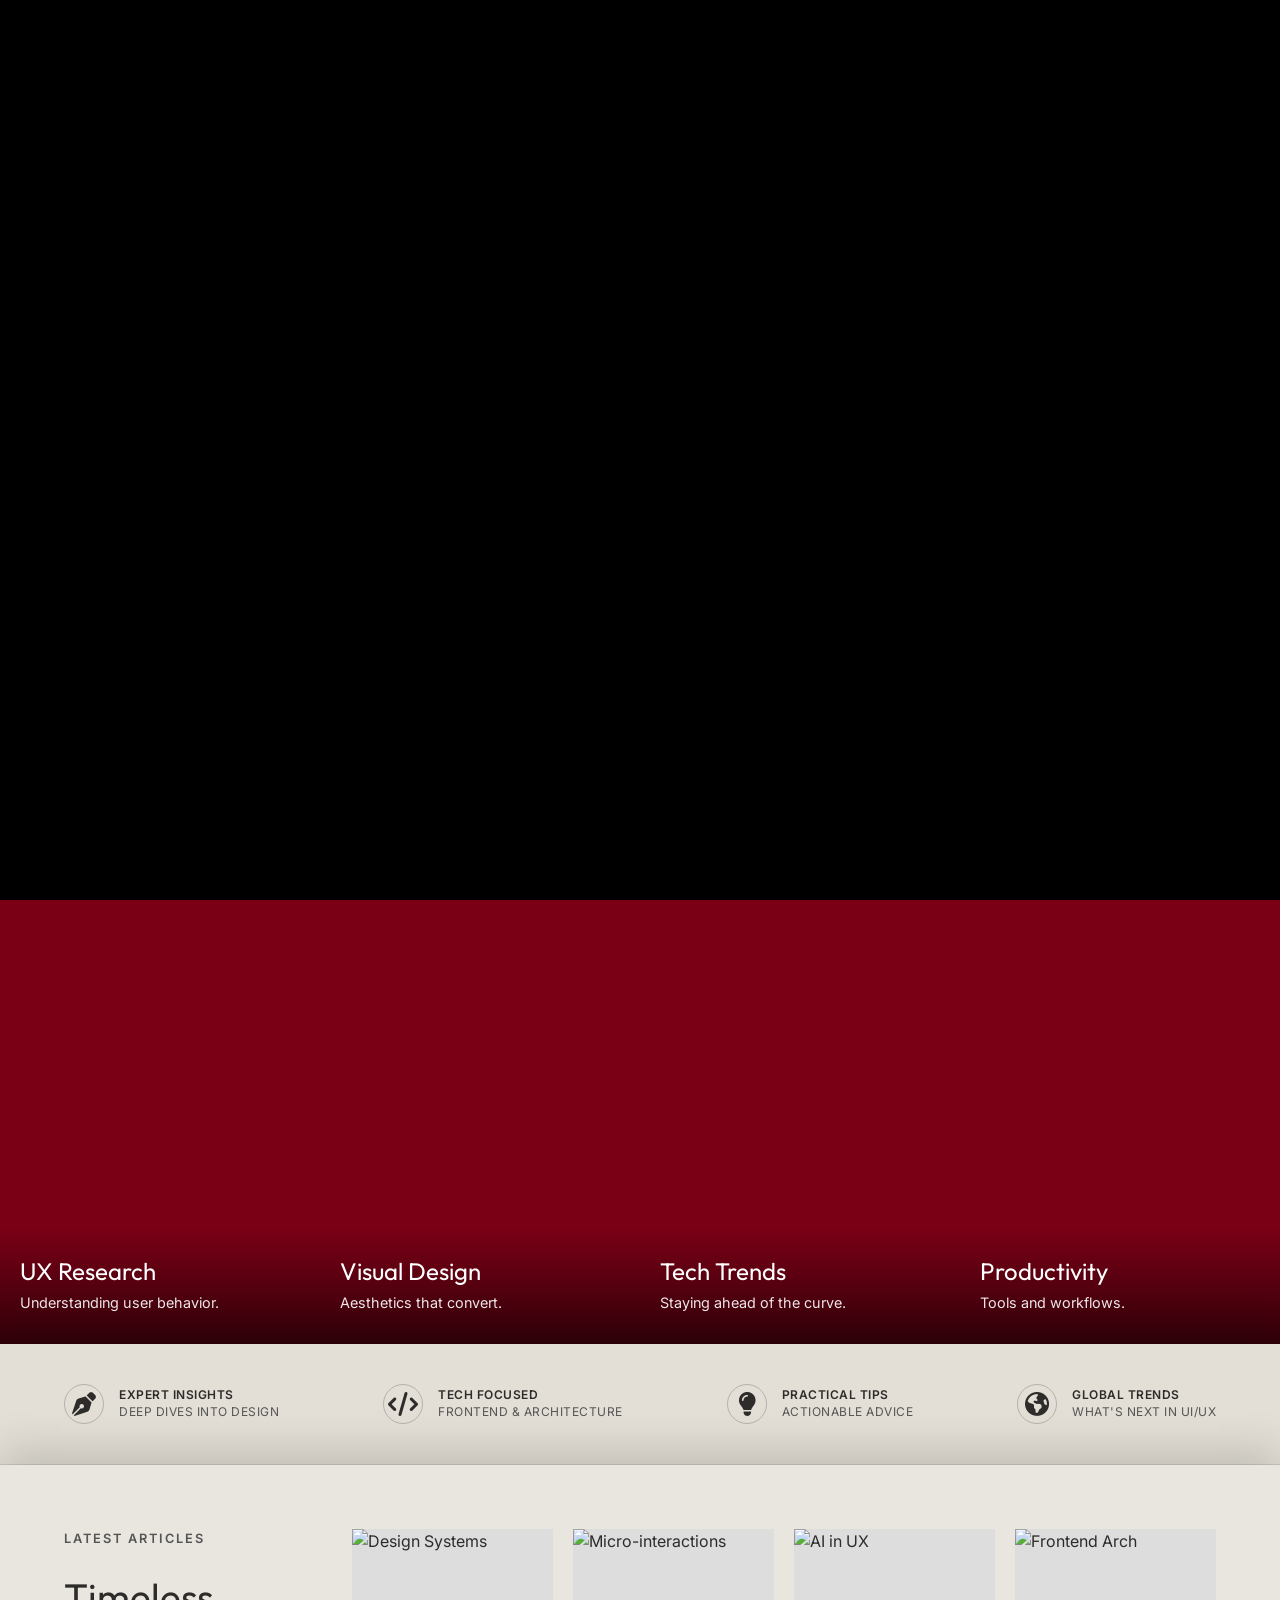
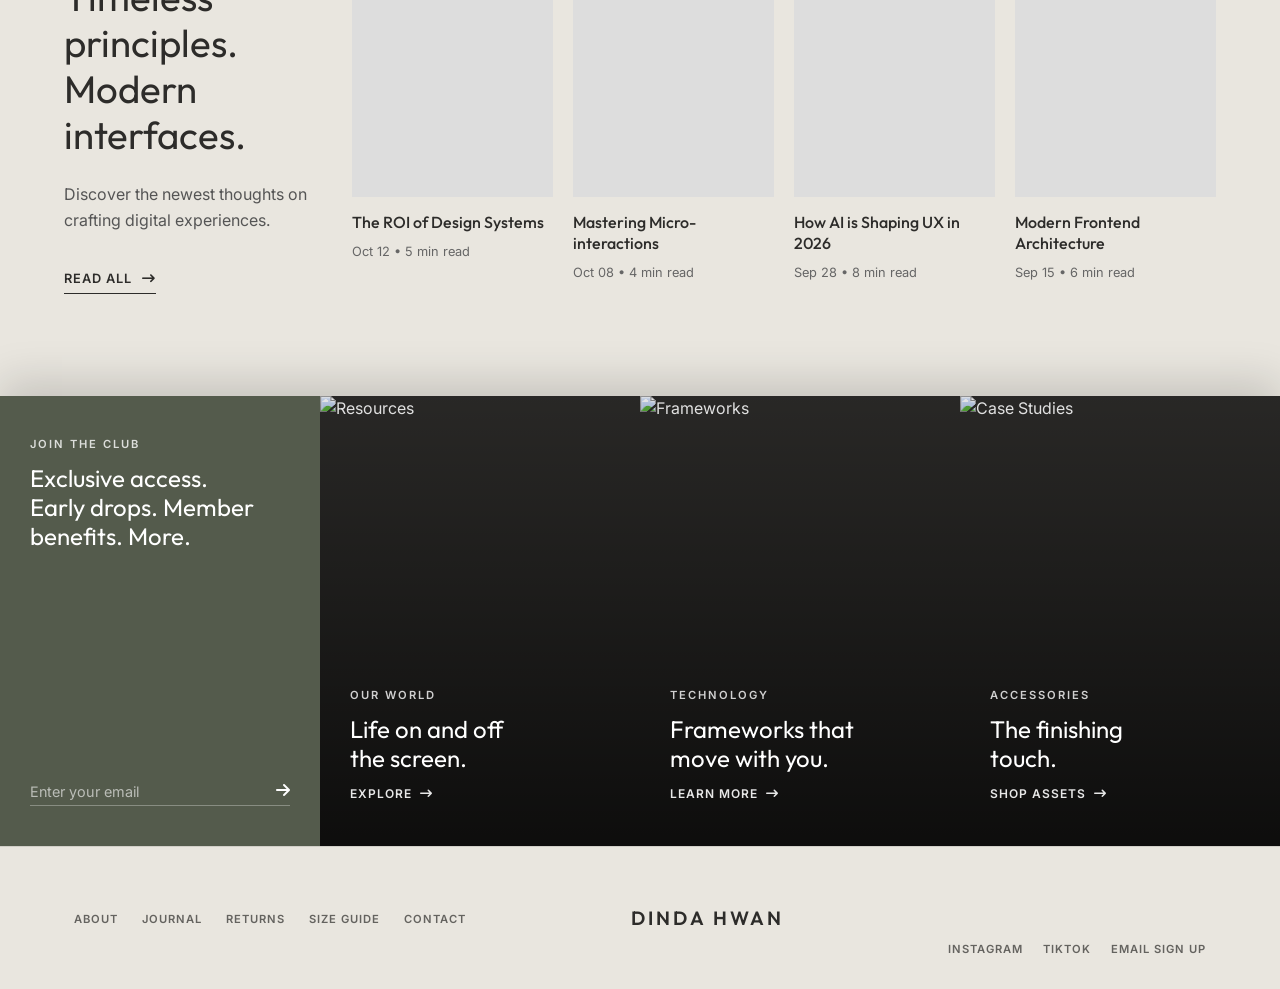
==== blog.html @ 60a79147 "Add editorial blog page matching JL Sport reference" ====
<!DOCTYPE html>
<html lang="en">
<head>
    <meta charset="UTF-8">
    <meta name="viewport" content="width=device-width, initial-scale=1.0">
    <title>Blog - Dinda Hwan</title>
    <!-- Google Fonts: Inter & Outfit -->
    <link href="https://fonts.googleapis.com/css2?family=Inter:wght@300;400;500;600;700&display=swap" rel="stylesheet">
    <link href="https://fonts.googleapis.com/css2?family=Outfit:wght@300;400;500;600;700;800;900&display=swap" rel="stylesheet">
    
    <link rel="stylesheet" href="css/style.css">
    <!-- FontAwesome for icons -->
    <link rel="stylesheet" href="https://cdnjs.cloudflare.com/ajax/libs/font-awesome/6.4.0/css/all.min.css">
</head>
<body class="blog-page">
    <!-- Page Loader -->
    <div class="page-loader">
        <div class="loader-line"></div>
    </div>

    <!-- Announcement Bar -->
    <div class="blog-announcement">
        STAY UPDATED WITH THE LATEST IN DESIGN AND TECHNOLOGY
    </div>

    <!-- Global Navbar -->
    <global-navbar page="blog"></global-navbar>

    <main class="blog-main">
        <!-- Hero Section -->
        <section class="blog-hero">
            <div class="blog-hero-left">
                <div class="blog-hero-content">
                    <span class="blog-pretitle">EXPLORING DIGITAL EXPERIENCES</span>
                    <h1 class="blog-hero-title">From first wireframe to final launch.</h1>
                    <p class="blog-hero-desc">In-depth articles, UI/UX trends, and technological insights for your next big project.</p>
                    <div class="blog-hero-buttons">
                        <a href="#ui-ux" class="blog-btn-outline">UI/UX TRENDS</a>
                        <a href="#tech" class="blog-btn-outline">TECH INSIGHTS</a>
                    </div>
                </div>
            </div>
            <div class="blog-hero-right">
                <img src="https://images.unsplash.com/photo-1522071820081-009f0129c71c?q=80&w=2070&auto=format&fit=crop" alt="Team collaborating on UI design">
            </div>
        </section>

        <!-- Category Grid (4 columns) -->
        <section class="blog-category-grid">
            <a href="#" class="blog-cat-item">
                <img src="https://images.unsplash.com/photo-1551288049-bebda4e38f71?q=80&w=1000&auto=format&fit=crop" alt="UX Research">
                <div class="blog-cat-overlay">
                    <h3>UX Research</h3>
                    <p>Understanding user behavior.</p>
                </div>
            </a>
            <a href="#" class="blog-cat-item">
                <img src="https://images.unsplash.com/photo-1561070791-2526d30994b5?q=80&w=1000&auto=format&fit=crop" alt="Visual Design">
                <div class="blog-cat-overlay">
                    <h3>Visual Design</h3>
                    <p>Aesthetics that convert.</p>
                </div>
            </a>
            <a href="#" class="blog-cat-item">
                <img src="https://images.unsplash.com/photo-1518770660439-4636190af475?q=80&w=1000&auto=format&fit=crop" alt="Tech Trends">
                <div class="blog-cat-overlay">
                    <h3>Tech Trends</h3>
                    <p>Staying ahead of the curve.</p>
                </div>
            </a>
            <a href="#" class="blog-cat-item">
                <img src="https://images.unsplash.com/photo-1499951360447-b19be8fe80f5?q=80&w=1000&auto=format&fit=crop" alt="Productivity">
                <div class="blog-cat-overlay">
                    <h3>Productivity</h3>
                    <p>Tools and workflows.</p>
                </div>
            </a>
        </section>

        <!-- Features Banner -->
        <section class="blog-features-banner">
            <div class="blog-features-inner">
                <div class="feature-item">
                    <div class="feature-icon"><i class="fa-solid fa-pen-nib"></i></div>
                    <div class="feature-text">
                        <strong>EXPERT INSIGHTS</strong><br>DEEP DIVES INTO DESIGN
                    </div>
                </div>
                <div class="feature-item">
                    <div class="feature-icon"><i class="fa-solid fa-code"></i></div>
                    <div class="feature-text">
                        <strong>TECH FOCUSED</strong><br>FRONTEND & ARCHITECTURE
                    </div>
                </div>
                <div class="feature-item">
                    <div class="feature-icon"><i class="fa-solid fa-lightbulb"></i></div>
                    <div class="feature-text">
                        <strong>PRACTICAL TIPS</strong><br>ACTIONABLE ADVICE
                    </div>
                </div>
                <div class="feature-item">
                    <div class="feature-icon"><i class="fa-solid fa-earth-americas"></i></div>
                    <div class="feature-text">
                        <strong>GLOBAL TRENDS</strong><br>WHAT'S NEXT IN UI/UX
                    </div>
                </div>
            </div>
        </section>

        <!-- Recent Articles -->
        <section class="blog-recent-section">
            <div class="blog-recent-sidebar">
                <span class="blog-pretitle">LATEST ARTICLES</span>
                <h2 class="blog-recent-title">Timeless principles.<br>Modern interfaces.</h2>
                <p class="blog-recent-desc">Discover the newest thoughts on crafting digital experiences.</p>
                <a href="#" class="blog-link-arrow">READ ALL <i class="fa-solid fa-arrow-right-long"></i></a>
            </div>
            <div class="blog-recent-grid">
                <!-- Article 1 -->
                <a href="#" class="blog-article-card">
                    <div class="article-img-wrap">
                        <img src="https://images.unsplash.com/photo-1542744173-8e7e53415bb0?q=80&w=600&auto=format&fit=crop" alt="Design Systems">
                    </div>
                    <div class="article-meta">
                        <h4 class="article-title">The ROI of Design Systems</h4>
                        <span class="article-date">Oct 12 &bull; 5 min read</span>
                    </div>
                </a>
                <!-- Article 2 -->
                <a href="#" class="blog-article-card">
                    <div class="article-img-wrap">
                        <img src="https://images.unsplash.com/photo-1555421689-d68471e189f2?q=80&w=600&auto=format&fit=crop" alt="Micro-interactions">
                    </div>
                    <div class="article-meta">
                        <h4 class="article-title">Mastering Micro-interactions</h4>
                        <span class="article-date">Oct 08 &bull; 4 min read</span>
                    </div>
                </a>
                <!-- Article 3 -->
                <a href="#" class="blog-article-card">
                    <div class="article-img-wrap">
                        <img src="https://images.unsplash.com/photo-1517245386807-bb43f82c33c4?q=80&w=600&auto=format&fit=crop" alt="AI in UX">
                    </div>
                    <div class="article-meta">
                        <h4 class="article-title">How AI is Shaping UX in 2026</h4>
                        <span class="article-date">Sep 28 &bull; 8 min read</span>
                    </div>
                </a>
                <!-- Article 4 -->
                <a href="#" class="blog-article-card">
                    <div class="article-img-wrap">
                        <img src="https://images.unsplash.com/photo-1600132806370-bf17e65e942f?q=80&w=600&auto=format&fit=crop" alt="Frontend Arch">
                    </div>
                    <div class="article-meta">
                        <h4 class="article-title">Modern Frontend Architecture</h4>
                        <span class="article-date">Sep 15 &bull; 6 min read</span>
                    </div>
                </a>
            </div>
        </section>

        <!-- Footer Bento Grid -->
        <section class="blog-footer-bento">
            <!-- Col 1: Newsletter -->
            <div class="bento-box bento-newsletter">
                <span class="bento-pretitle">JOIN THE CLUB</span>
                <h3 class="bento-title">Exclusive access.<br>Early drops. Member<br>benefits. More.</h3>
                <form class="bento-form" onsubmit="event.preventDefault();">
                    <input type="email" placeholder="Enter your email" required>
                    <button type="submit"><i class="fa-solid fa-arrow-right"></i></button>
                </form>
            </div>
            
            <!-- Col 2 -->
            <a href="#" class="bento-box bento-bg">
                <img src="https://images.unsplash.com/photo-1498050108023-c5249f4df085?q=80&w=1000&auto=format&fit=crop" alt="Resources" class="bento-bg-img">
                <div class="bento-overlay"></div>
                <div class="bento-content">
                    <span class="bento-pretitle">OUR WORLD</span>
                    <h3 class="bento-title">Life on and off<br>the screen.</h3>
                    <span class="bento-link">EXPLORE <i class="fa-solid fa-arrow-right-long"></i></span>
                </div>
            </a>

            <!-- Col 3 -->
            <a href="#" class="bento-box bento-bg">
                <img src="https://images.unsplash.com/photo-1550439062-609e1531270e?q=80&w=1000&auto=format&fit=crop" alt="Frameworks" class="bento-bg-img">
                <div class="bento-overlay"></div>
                <div class="bento-content">
                    <span class="bento-pretitle">TECHNOLOGY</span>
                    <h3 class="bento-title">Frameworks that<br>move with you.</h3>
                    <span class="bento-link">LEARN MORE <i class="fa-solid fa-arrow-right-long"></i></span>
                </div>
            </a>

            <!-- Col 4 -->
            <a href="#" class="bento-box bento-bg">
                <img src="https://images.unsplash.com/photo-1611162617474-5b21e879e113?q=80&w=1000&auto=format&fit=crop" alt="Case Studies" class="bento-bg-img">
                <div class="bento-overlay"></div>
                <div class="bento-content">
                    <span class="bento-pretitle">ACCESSORIES</span>
                    <h3 class="bento-title">The finishing<br>touch.</h3>
                    <span class="bento-link">SHOP ASSETS <i class="fa-solid fa-arrow-right-long"></i></span>
                </div>
            </a>
        </section>

        <!-- Minimal Footer -->
        <footer class="blog-minimal-footer">
            <div class="footer-inner">
                <div class="footer-left">
                    <a href="#">ABOUT</a>
                    <a href="#">JOURNAL</a>
                    <a href="#">RETURNS</a>
                    <a href="#">SIZE GUIDE</a>
                    <a href="#">CONTACT</a>
                </div>
                <div class="footer-center">
                    <span class="logo-text">dinda hwan</span>
                </div>
                <div class="footer-right">
                    <a href="#">INSTAGRAM</a>
                    <a href="#">TIKTOK</a>
                    <a href="#">EMAIL SIGN UP</a>
                </div>
            </div>
        </footer>
    </main>

    <!-- Component Scripts -->
    <script src="js/components.js"></script>
    <script src="js/script.js"></script>
</body>
</html>
---- css/style.css ----
@import url('https://fonts.googleapis.com/css2?family=Playfair+Display:ital,wght@1,400;1,700&family=Caveat:wght@700&family=VT323&display=swap');

:root {
    --primary-bg: #7A0016; /* Rich Burgundy */
    --secondary-bg: rgba(255, 252, 239, 0.05); /* Translucent Ivory */
    --accent-color: #FFFCEF; /* Ivory Cream */
    --text-primary: #ffffff; /* White text */
    --text-secondary: rgba(255, 252, 239, 0.8); /* Muted Ivory */
    --font-heading: 'Outfit', sans-serif;
    --font-body: 'Inter', sans-serif;
    --border-radius: 20px;
    --transition: all 0.3s ease;
}

/* Lenis Smooth Scrolling */
/* Lenis Smooth Scrolling & Scroll Snapping */
html.lenis, html.lenis body {
  height: auto;
  scroll-snap-type: none; /* Disable native snapping to let Lenis handle it smoothly */
}

.lenis.lenis-smooth {
  scroll-behavior: auto !important;
}
.lenis.lenis-smooth [data-lenis-prevent] {
  overscroll-behavior: contain;
}
.lenis.lenis-stopped {
  overflow: hidden;
}
.lenis.lenis-scrolling iframe {
  pointer-events: none;
}

/* Theme Toggle Button */
.theme-toggle {
    background: rgba(255, 255, 255, 0.15);
    border: 1px solid rgba(255, 255, 255, 0.3);
    border-radius: 50%;
    width: 42px;
    height: 42px;
    cursor: pointer;
    font-size: 1.2rem;
    color: var(--text-primary);
    margin-right: 15px;
    display: flex;
    align-items: center;
    justify-content: center;
    transition: all 0.3s ease;
    box-shadow: 0 4px 12px rgba(0,0,0,0.1);
}
.theme-toggle:hover {
    transform: scale(1.1);
    background: rgba(255, 255, 255, 0.25);
}
.theme-toggle .icon-moon {
    display: none !important;
}
.theme-toggle .icon-sun {
    display: flex !important;
    align-items: center;
    justify-content: center;
}
body.light-theme .theme-toggle .icon-sun {
    display: none !important;
}
body.light-theme .theme-toggle .icon-moon {
    display: flex !important;
    align-items: center;
    justify-content: center;
}
body.light-theme .theme-toggle {
    background: var(--color-1);
    border: 1px solid var(--color-3);
    box-shadow: 0 2px 8px rgba(0,0,0,0.05);
}
body.light-theme .theme-toggle:hover {
    background: var(--color-2);
}

/* Light Theme Overrides (Index Page) */
body.light-theme {
    --color-1: #FFFCEF; /* Ivory Cream */
    --color-2: #F5EFE0; /* Slightly darker ivory */
    --color-3: #EAE0CD; /* Muted borders */
    --color-4: #E3E8C8; 
    --color-5: #D5E48B;
    --color-6: #9A7B7B; /* Muted burgundy text */
    --color-7: #7A0016; /* Accent: Rich Burgundy */
    --color-8: #E6E0FA;
    --color-9: #7A0016; /* Text: Rich Burgundy */
    --color-10: #93A350;

    --primary-bg: var(--color-1);
    --secondary-bg: var(--color-2);
    --accent-color: var(--color-7);
    --text-primary: var(--color-9);
    --text-secondary: var(--color-6);
}
body.light-theme .about-section h2, 
body.light-theme .about-section p, 
body.light-theme .about-grid h3,
body.light-theme .work-section h2, 
body.light-theme .project-card h3,
body.light-theme .project-card p,
body.light-theme .bento-section h2, 
body.light-theme .bento-item h3, 
body.light-theme .bento-item p,
body.light-theme .bento-item.large p,
body.light-theme .blog-section h2, 
body.light-theme .blog-card h3, 
body.light-theme .blog-card p,
body.light-theme .blog-card .blog-date,
body.light-theme .section-title,
body.light-theme .champ-col-left h2,
body.light-theme .champ-col-mid p,
body.light-theme .champ-col-right p,
body.light-theme .label-text,
body.light-theme .years-text,
body.light-theme .champ-list li,
body.light-theme .contact-title,
body.light-theme .contact-desc,
body.light-theme .contact-info p {
    color: var(--color-9);
}

body.light-theme .champions-top-line .line {
    background: rgba(0, 0, 0, 0.2);
}

body.light-theme .circle-a {
    border-color: var(--color-9);
}

body.light-theme .work-section p, 
body.light-theme .bento-section > p,
body.light-theme .blog-section > p,
body.light-theme .about-section p {
    color: var(--color-6);
}

body.light-theme .btn-outline {
    border-color: var(--color-9);
    color: var(--color-9);
}
body.light-theme .project-card, body.light-theme .blog-card {
    background-color: var(--color-1);
    border: 1px solid var(--color-3);
}

body.light-theme .bento-item {
    background: linear-gradient(135deg, #1579ee 0%, #43c1f2 100%);
    background-attachment: fixed;
    background-size: cover;
    border: none;
    box-shadow: 0 10px 30px rgba(21, 121, 238, 0.2);
}
body.light-theme .bento-item h3,
body.light-theme .bento-item p,
body.light-theme .bento-item .read-more {
    color: var(--color-1) !important;
}
body.light-theme .navbar {
    background: transparent;
    border: none;
}
body.light-theme .nav-links-main {
    background: transparent;
    border: none;
    box-shadow: none;
}
body.light-theme .logo-w {
    color: var(--color-1) !important;
}
body.light-theme .nav-links-main a {
    color: var(--color-1) !important;
}
body.light-theme .nav-links-main a:hover {
    color: var(--accent-color) !important;
}
body.light-theme .search-bar {
    background-color: rgba(255, 255, 255, 0.1);
    border: 1px solid rgba(255, 255, 255, 0.2);
    box-shadow: none;
}
body.light-theme .search-bar input {
    color: var(--color-1);
}
body.light-theme .search-bar input::placeholder {
    color: rgba(255, 255, 255, 0.6);
}

body.light-theme .btn-black, body.light-theme .btn-primary.btn-nav {
    background-color: var(--color-1) !important;
    color: var(--color-9) !important;
}
body.light-theme .badge {
    background-color: var(--color-1) !important;
    color: var(--color-9) !important;
}
/* Ensure scrolled states turn dark slate */
body.light-theme .header-wrapper.scrolled .nav-links-main a {
    color: var(--color-9) !important;
}
body.light-theme .header-wrapper.scrolled .logo-w {
    color: var(--color-9) !important;
}

body.light-theme .header-wrapper.scrolled .btn-black, 
body.light-theme .header-wrapper.scrolled .btn-primary.btn-nav {
    background-color: var(--color-9) !important;
    color: var(--color-1) !important;
}
body.light-theme .header-wrapper.scrolled .badge {
    background-color: var(--color-9) !important;
    color: var(--color-1) !important;
}
body.light-theme .footer-logo p, body.light-theme .link-column a, body.light-theme .footer-bottom-links a {
    color: var(--color-6);
}
body.light-theme .link-column a:hover, body.light-theme .footer-bottom-links a:hover {
    color: var(--accent-color);
}

/* Scroll Animation Classes */
.reveal {
    opacity: 0;
    transform: translate3d(0, 50px, 0);
    transition: opacity 1.2s cubic-bezier(0.16, 1, 0.3, 1), transform 1.2s cubic-bezier(0.16, 1, 0.3, 1);
    will-change: opacity, transform;
    backface-visibility: hidden;
    -webkit-backface-visibility: hidden;
}

.reveal.reveal-active {
    opacity: 1;
    transform: translate3d(0, 0, 0);
}

* {
    margin: 0;
    padding: 0;
    box-sizing: border-box;
}

body {
    font-family: var(--font-body);
    background-color: var(--primary-bg);
    color: var(--text-primary);
    line-height: 1.6;
    overflow-x: clip; /* changed from hidden to support position: sticky */
}

/* Stacking slide effect for main sections */
main > section, global-footer {
    box-shadow: 0 -15px 40px rgba(0,0,0,0.15); /* shadow so overlaps are visible */
    background-color: var(--primary-bg); /* ensure opaque */
}

a {
    color: inherit;
    text-decoration: none;
    transition: var(--transition);
}

/* Header Wrapper & Sticky Layout */
.header-wrapper {
    position: fixed;
    top: 0;
    left: 0;
    width: 100%;
    z-index: 1000;
    transition: transform 0.4s cubic-bezier(0.4, 0, 0.2, 1), background-color 0.3s ease;
    background: transparent;
}

.header-wrapper.header-hidden {
    transform: translateY(-100%);
}

/* Top Banner Marquee */
.top-banner-marquee {
    display: block;
    max-height: 0;
    opacity: 0;
    background-color: #f1f1f1;
    color: #333333;
    padding: 0;
    font-size: 0.8rem;
    font-weight: 500;
    letter-spacing: 0.5px;
    width: 100%;
    overflow: hidden;
    white-space: nowrap;
    border-bottom: 0px solid transparent;
    box-sizing: border-box;
    transition: max-height 0.4s cubic-bezier(0.16, 1, 0.3, 1), opacity 0.3s ease, padding 0.4s ease, border-bottom 0.4s ease;
}

/* Dark mode overrides for top banner marquee */
body:not(.light-theme) .top-banner-marquee {
    background-color: #1a1a1a;
    color: #e5e5e5;
    border-bottom: 0px solid transparent;
}

.header-wrapper.scrolled .top-banner-marquee {
    max-height: 40px;
    opacity: 1;
    padding: 6px 0;
    border-bottom: 1px solid rgba(0,0,0,0.06);
}

body:not(.light-theme) .header-wrapper.scrolled .top-banner-marquee {
    border-bottom: 1px solid rgba(255,255,255,0.08);
}

.marquee-content {
    display: inline-block;
    animation: marquee 25s linear infinite;
}

.marquee-content span {
    margin-right: 15px;
}

.smiley {
    margin-right: 40px;
    font-size: 1rem;
}

@keyframes marquee {
    0% { transform: translate3d(0, 0, 0); }
    100% { transform: translate3d(-50%, 0, 0); }
}

/* Navbar Awwwards Style */
.navbar.awwwards-nav {
    display: flex;
    justify-content: space-between;
    align-items: center;
    position: absolute;
    top: 30px;
    left: 5%;
    width: 90%;
    background: transparent;
    border: none;
    padding: 0;
    transition: all 0.3s cubic-bezier(0.16, 1, 0.3, 1);
}

/* Scrolled Navbar Style (Pill shape) */
.header-wrapper.scrolled {
    background: transparent;
    box-shadow: none;
    border-bottom: none;
    padding-top: 0;
    pointer-events: none;
}

body:not(.light-theme) .header-wrapper.scrolled {
    background: transparent;
    border-bottom: none;
    box-shadow: none;
}

.header-wrapper.scrolled .navbar.awwwards-nav {
    pointer-events: auto;
    background: rgba(255, 255, 255, 0.5); /* Glass effect */
    backdrop-filter: blur(20px);
    -webkit-backdrop-filter: blur(20px);
    border-radius: 50px;
    box-shadow: 0 10px 40px rgba(0, 0, 0, 0.08);
    border: 1px solid rgba(255, 255, 255, 0.4); /* Glass border */
    top: 0;
    left: 0;
    width: max-content;
    max-width: 95%;
    margin: 20px auto 0;
    padding: 10px 16px 10px 24px;
    position: relative;
    display: flex;
    justify-content: space-between;
    gap: 3rem;
}

body:not(.light-theme) .header-wrapper.scrolled .navbar.awwwards-nav {
    background: rgba(122, 0, 22, 0.4); /* Translucent Rich Burgundy */
    backdrop-filter: blur(20px);
    -webkit-backdrop-filter: blur(20px);
    border: 1px solid rgba(255, 252, 239, 0.15); /* Ivory Cream glass border */
    box-shadow: 0 10px 30px rgba(0, 0, 0, 0.3);
}

/* Removed background from scrolled nav links */

.header-wrapper.scrolled .logo-w {
    color: #000000 !important;
}
body:not(.light-theme) .header-wrapper.scrolled .logo-w {
    color: #ffffff !important;
}

.header-wrapper.scrolled .nav-links-main a {
    color: #111111;
}
body:not(.light-theme) .header-wrapper.scrolled .nav-links-main a {
    color: #ffffff;
}

.header-wrapper.scrolled .search-bar {
    background-color: rgba(0, 0, 0, 0.04);
    border-color: rgba(0, 0, 0, 0.08);
}
body:not(.light-theme) .header-wrapper.scrolled .search-bar {
    background-color: rgba(255, 255, 255, 0.06);
    border-color: rgba(255, 255, 255, 0.12);
}

.header-wrapper.scrolled .search-bar input {
    color: #111111;
}
body:not(.light-theme) .header-wrapper.scrolled .search-bar input {
    color: #ffffff;
}

.header-wrapper.scrolled .search-bar input::placeholder {
    color: rgba(0, 0, 0, 0.45);
}
body:not(.light-theme) .header-wrapper.scrolled .search-bar input::placeholder {
    color: rgba(255, 255, 255, 0.5);
}

.nav-left {
    display: flex;
    align-items: center;
    gap: 3rem;
}

.logo-w {
    font-family: var(--font-heading);
    font-size: 14px;
    font-weight: 800;
    color: #000 !important;
}

.nav-links-main {
    display: flex;
    list-style: none;
    gap: 1.5rem;
    background: transparent;
    backdrop-filter: none;
    -webkit-backdrop-filter: none;
    padding: 12px 30px;
    border-radius: 50px;
    border: none;
}

.nav-links-main a {
    font-size: 14px;
    font-weight: 500;
    color: #fff;
    display: flex;
    align-items: center;
    gap: 0.3rem;
}

.nav-links-main a:hover {
    color: var(--accent-color);
}

.arrow {
    font-size: 0.7rem;
}

.badge {
    background-color: #000;
    color: #fff;
    font-size: 0.6rem;
    padding: 2px 5px;
    border-radius: 4px;
    font-weight: bold;
    text-transform: uppercase;
    margin-left: 5px;
}

.nav-center {
    flex: 1;
    display: flex;
    justify-content: center;
    padding: 0 2rem;
}

.search-bar {
    display: flex;
    align-items: center;
    background-color: rgba(255, 255, 255, 0.1);
    border: 1px solid rgba(255, 255, 255, 0.2);
    border-radius: 50px;
    padding: 0.6rem 1.2rem;
    width: 100%;
    max-width: 300px;
    backdrop-filter: blur(10px);
}

.search-bar input {
    border: none;
    background: transparent;
    outline: none;
    margin-left: 10px;
    width: 100%;
    font-family: var(--font-body);
    font-size: 14px;
    color: #fff;
}
.search-bar input::placeholder {
    color: rgba(255, 255, 255, 0.6);
}

.nav-right {
    display: flex;
    align-items: center;
    gap: 1.5rem;
}

.nav-text-link {
    display: none;
}

.btn-black {
    background-color: #ffffff;
    color: #111;
    padding: 0.7rem 1.5rem;
    border-radius: 50px;
    font-weight: 700;
    font-size: 14px;
    border: none;
}

.btn-black:hover {
    background-color: #f0f0f0;
}

.btn-outline {
    background-color: transparent;
    color: #000;
    padding: 0.5rem 1.1rem;
    border-radius: 6px;
    font-weight: 600;
    font-size: 14px;
    border: 1px solid #ccc;
}

.lang-selector-minimal {
    position: absolute; 
    top: 30px; 
    right: 100px; 
    z-index: 1000;
    display: none !important; /* Temporarily hidden */
    gap: 10px; 
    font-family: 'Inter', sans-serif; 
    font-size: 0.85rem; 
    font-weight: 600;
    background: #2a2a2a; 
    border: 1px solid #444; 
    border-radius: 50px;
    padding: 0 15px; 
    height: 44px; 
    align-items: center;
    box-shadow: 0 4px 12px rgba(0,0,0,0.1);
    transition: all 0.3s ease;
}

body.light-theme .lang-selector-minimal {
    background: #fff; 
    border: 1px solid #ddd;
}

.lang-selector-minimal span {
    color: rgba(255,255,255,0.2);
}

body.light-theme .lang-selector-minimal span {
    color: rgba(0,0,0,0.2);
}

.lang-selector-minimal button {
    background: none !important;
    border: none !important;
    padding: 0 !important;
    cursor: pointer;
    color: rgba(255, 255, 255, 0.5);
    font-family: inherit;
    font-size: 14px !important;
    font-weight: inherit;
    transition: color 0.2s;
    outline: none;
    box-shadow: none !important;
}

.lang-selector-minimal button:hover, 
.lang-selector-minimal button.active {
    color: #ffffff;
}

body.light-theme .lang-selector-minimal button { 
    color: rgba(0,0,0,0.5); 
}

body.light-theme .lang-selector-minimal button:hover, 
body.light-theme .lang-selector-minimal button.active { 
    color: #111; 
}

.btn-outline:hover {
    border-color: #000;
}

/* Typography */
h1, h2, h3, h4 {
    font-family: var(--font-heading);
    font-weight: 400;
    line-height: 1.2;
}

.btn-primary {
    background-color: var(--accent-color);
    color: #fff;
    padding: 0.75rem 1.5rem;
    border-radius: 50px;
    font-weight: 600;
    font-size: 0.9rem;
    display: inline-block;
    box-shadow: 0 4px 15px rgba(16, 111, 183, 0.3);
}

.btn-primary:hover {
    background-color: #0b5085;
    transform: translateY(-2px);
    color: #fff;
}


.subtitle {
    text-transform: uppercase;
    letter-spacing: 2px;
    font-size: 0.8rem;
    color: var(--accent-color);
    margin-bottom: 1rem;
    font-family: var(--font-body);
    font-weight: 600;
}

/* Hero Section Custom (NetPoint Style) */
.hero-netpoint {
    position: relative;
    width: 100%;
    height: 90vh;           /* exact 90% screen */
    min-height: 600px;       /* safety floor */
    background-image: url('../assets/pexels-wendywei-2820819.jpg');
    background-size: cover;
    background-position: center;
    display: flex;
    flex-direction: column;
    justify-content: space-between;
    overflow: hidden;

    /* CSS variables for theme support */
    --hero-text-title: #ffffff;
    --hero-text-desc: rgba(255, 255, 255, 0.9);
    --hero-overlay: linear-gradient(to bottom, rgba(10,30,60,0.3) 0%, rgba(10,30,60,0.7) 100%);
    --ticker-bg: rgba(13, 27, 42, 0.55);
    --ticker-border: rgba(255, 255, 255, 0.15);
    --ticker-text: #ffffff;
    --ticker-sep-color: #84b026;
}

body.light-theme .hero-netpoint {
    background-image: url('../assets/pexels-wendywei-2820819.jpg');
    background-size: cover;
    background-position: center top;
    --hero-text-title: #233129;
    --hero-text-desc: #364a3e;
    --hero-overlay: none;
    --ticker-bg: rgba(230, 235, 232, 0.8);
    --ticker-border: #233129;
    --ticker-text: #233129;
    --ticker-sep-color: #233129;
}

.hero-netpoint::before {
    content: '';
    position: absolute;
    top: 0; left: 0; right: 0; bottom: 0;
    background: var(--hero-overlay);
    z-index: 1;
    transition: background 0.3s ease;
}

.netpoint-content {
    position: relative;
    z-index: 5;
    width: 90%;
    max-width: 1400px;
    margin: 0 auto;
    display: flex;
    justify-content: space-between;
    align-items: flex-end;
    padding-top: 110px;    /* navbar clearance */
    padding-bottom: 12px;
    flex: 1;
    min-height: 0;
    box-sizing: border-box;
}

.netpoint-left {
    max-width: 600px;
}

.netpoint-quote-box {
    margin-bottom: 1.2rem;
}

.np-avatars {
    display: flex;
    margin-bottom: 15px;
}

.np-avatars img {
    width: 36px;
    height: 36px;
    border-radius: 50%;
    border: 2px solid #fff;
    margin-left: -12px;
    object-fit: cover;
}
.np-avatars img:first-child { margin-left: 0; }

.netpoint-quote-box p {
    font-size: 1.1rem;
    color: rgba(255,255,255,0.9);
    line-height: 1.5;
    max-width: 300px;
}

.netpoint-heading {
    font-size: clamp(2.4rem, 5vw, 4.5rem);
    font-weight: 800;
    line-height: 1.05;
    color: var(--hero-text-title);
    letter-spacing: -1px;
    transition: color 0.3s ease;
}

.netpoint-right {
    max-width: 450px;
    display: flex;
    flex-direction: column;
    align-items: flex-start;
}

.np-desc {
    font-size: 1rem;
    color: var(--hero-text-desc);
    line-height: 1.6;
    margin-bottom: 1.2rem;
    transition: color 0.3s ease;
}

.np-btn-lime {
    display: inline-flex;
    align-items: center;
    background: var(--accent-color);
    color: #111;
    padding: 10px 10px 10px 24px;
    border-radius: 50px;
    font-weight: 700;
    font-size: 1rem;
    text-decoration: none;
    transition: transform 0.2s;
    margin-bottom: 1.4rem;
}
.np-btn-lime:hover { transform: translateY(-2px); }

.np-btn-lime .arrow {
    background: #fff;
    width: 40px; height: 40px;
    display: flex;
    align-items: center;
    justify-content: center;
    border-radius: 12px;
    margin-left: 15px;
    font-size: 1.2rem;
}

.np-card {
    background: rgba(255, 255, 255, 0.95);
    border-radius: 20px;
    padding: 0;
    overflow: hidden;
    display: flex;
    color: #111;
    width: 100%;
    box-shadow: 0 20px 40px rgba(0,0,0,0.2);
}

/* ── Weather & Clock Widget Card ── */
.np-weather-card {
    position: relative;
    width: 100%;
    max-width: 380px;
    border-radius: 20px;
    overflow: hidden;
    margin-bottom: 1.5rem;
    box-shadow:
        0 1px 0 rgba(255,255,255,0.15) inset,
        0 16px 40px rgba(0, 0, 0, 0.2);
    border: 1px solid rgba(255, 255, 255, 0.18);
    background: rgba(255, 255, 255, 0.1);
    backdrop-filter: blur(32px) saturate(180%);
    -webkit-backdrop-filter: blur(32px) saturate(180%);
}

.weather-card-content {
    position: relative;
    z-index: 2;
    display: flex;
    flex-direction: column;
    gap: 0;
    padding: 1.25rem 1.5rem 1.25rem;
    box-sizing: border-box;
    color: #ffffff;
    font-family: var(--font-main, sans-serif);
}

/* Top row: day name left, time right */
.wc-top-row {
    display: flex;
    justify-content: space-between;
    align-items: center;
    margin-bottom: 0.6rem;
    padding-bottom: 0.75rem;
    border-bottom: 1px solid rgba(255, 255, 255, 0.12);
}

.wc-day {
    font-size: 1.1rem;
    font-weight: 600;
    letter-spacing: -0.2px;
    opacity: 0.95;
}

.wc-time-group {
    display: flex;
    align-items: baseline;
    gap: 4px;
}

.wc-time {
    font-size: 1.5rem;
    font-weight: 700;
    letter-spacing: -0.5px;
    font-family: var(--font-heading, sans-serif);
}

.wc-ampm {
    font-size: 0.85rem;
    font-weight: 500;
    opacity: 0.75;
}

/* Main row: large temp left, big icon right */
.wc-main-row {
    display: flex;
    align-items: center;
    justify-content: space-between;
    padding: 0.5rem 0 0.75rem;
}

.wc-temp {
    font-size: 4.5rem;
    font-weight: 300;
    letter-spacing: -3px;
    line-height: 1;
    font-family: var(--font-heading, sans-serif);
}

.wc-icon {
    display: flex;
    align-items: center;
    justify-content: center;
    filter: drop-shadow(0 0 12px rgba(196, 240, 66, 0.35));
}

/* Details grid: 2 columns */
.wc-details-grid {
    display: grid;
    grid-template-columns: 1fr 1fr;
    gap: 0.3rem 1.5rem;
    padding: 0.75rem 0;
    border-top: 1px solid rgba(255, 255, 255, 0.12);
}

.wc-detail-item {
    display: flex;
    flex-direction: row;
    align-items: baseline;
    gap: 5px;
    font-size: 0.82rem;
    line-height: 1.5;
}

.wc-label {
    opacity: 0.6;
    white-space: nowrap;
}

.wc-value {
    font-weight: 700;
    opacity: 0.95;
    white-space: nowrap;
}

/* Location + status bottom */
.wc-location-row {
    display: flex;
    justify-content: space-between;
    align-items: center;
    padding-top: 0.65rem;
    border-top: 1px solid rgba(255, 255, 255, 0.12);
}

.wc-location {
    font-size: 0.85rem;
    font-weight: 700;
    opacity: 0.9;
    letter-spacing: -0.2px;
}

.wc-status {
    font-size: 0.8rem;
    opacity: 0.6;
    font-style: italic;
}


/* ── Glassmorphism Refer Card ── */
.np-refer-card {
    width: 100%;
    max-width: 380px;
    background: rgba(255, 255, 255, 0.15);
    backdrop-filter: blur(28px) saturate(180%);
    -webkit-backdrop-filter: blur(28px) saturate(180%);
    border: 1px solid rgba(255, 255, 255, 0.3);
    border-radius: 20px;
    padding: 1.5rem;
    box-shadow: 
        0 1px 0 rgba(255,255,255,0.2) inset,
        0 12px 32px rgba(0, 0, 0, 0.15);
    display: flex;
    flex-direction: column;
    gap: 0.6rem;
    color: #fff;
}

.np-refer-title {
    font-size: 1.15rem;
    font-weight: 700;
    margin: 0;
    letter-spacing: -0.3px;
}

.np-refer-desc {
    font-size: 0.9rem;
    opacity: 0.8;
    margin: 0 0 1rem 0;
    line-height: 1.4;
}

.np-refer-bottom {
    display: flex;
    justify-content: space-between;
    align-items: center;
}

.np-refer-btn {
    background: #fff;
    color: #111;
    border: none;
    padding: 10px 16px;
    border-radius: 50px;
    font-size: 0.85rem;
    font-weight: 600;
    display: flex;
    align-items: center;
    gap: 8px;
    cursor: pointer;
    transition: all 0.2s ease;
    text-decoration: none;
}

.np-refer-btn:hover {
    background: #f0f0f0;
    transform: translateY(-2px);
    box-shadow: 0 4px 12px rgba(0,0,0,0.15);
}

.np-refer-avatars {
    display: flex;
    align-items: center;
}

.np-refer-avatars img {
    width: 36px;
    height: 36px;
    border-radius: 50%;
    border: 2px solid rgba(255, 255, 255, 0.8);
    object-fit: cover;
    margin-left: -12px;
    box-shadow: 0 2px 6px rgba(0,0,0,0.2);
}
.np-refer-avatars img:first-child {
    margin-left: 0;
}

/* Light theme adaptation */
body.light-theme .np-refer-card {
    background: rgba(255, 255, 255, 0.5);
    border-color: rgba(10, 60, 60, 0.15);
    color: #0A3C3C;
    box-shadow: 0 12px 32px rgba(0,0,0,0.08);
}
body.light-theme .np-refer-desc {
    color: var(--color-6);
}

/* ── Chat with Tom Card ── */
.np-chat-card {
    width: 100%;
    max-width: 380px;
    background: rgba(13, 13, 13, 0.95);
    border: 1px solid rgba(255, 255, 255, 0.12);
    border-radius: 20px;
    padding: 1.25rem 1.5rem;
    box-sizing: border-box;
    display: flex;
    align-items: center;
    justify-content: space-between;
    gap: 1rem;
    box-shadow: 0 16px 40px rgba(0, 0, 0, 0.25);
    transition: border-color 0.3s ease, transform 0.3s ease;
    text-align: left;
}

.np-chat-card:hover {
    border-color: rgba(255, 255, 255, 0.25);
}

.chat-card-left {
    display: flex;
    align-items: center;
    gap: 1rem;
    flex: 1;
}

.chat-avatar {
    width: 54px;
    height: 54px;
    border-radius: 50%;
    overflow: hidden;
    border: 2px solid rgba(255, 255, 255, 0.15);
    flex-shrink: 0;
}

.chat-avatar img {
    width: 100%;
    height: 100%;
    object-fit: cover;
}

.chat-details {
    display: flex;
    flex-direction: column;
    gap: 0.3rem;
}

.chat-status-row {
    display: flex;
    align-items: center;
    gap: 6px;
}

.chat-status-dot {
    width: 8px;
    height: 8px;
    background-color: #d2ff00; /* lime-yellow */
    border-radius: 50%;
    display: inline-block;
    box-shadow: 0 0 8px #d2ff00;
}

.chat-status-text {
    font-size: 0.68rem !important;
    font-weight: 700 !important;
    color: rgba(255, 255, 255, 0.6) !important;
    letter-spacing: 1.5px;
    font-family: var(--font-main, sans-serif);
}

.chat-title {
    font-size: 1rem !important;
    font-weight: 600 !important;
    color: #ffffff !important;
    margin: 0 !important;
    line-height: 1.3 !important;
    font-family: var(--font-main, sans-serif);
}

.chat-subtitle {
    font-size: 0.78rem !important;
    color: rgba(255, 255, 255, 0.5) !important;
    margin: 0 !important;
    line-height: 1.2 !important;
    font-family: var(--font-main, sans-serif);
}

.chat-arrow-btn {
    width: 46px;
    height: 46px;
    border-radius: 50%;
    background-color: #d2ff00; /* lime-yellow */
    color: #000000 !important;
    display: flex;
    align-items: center;
    justify-content: center;
    border: none;
    cursor: pointer;
    transition: transform 0.2s ease, background-color 0.2s ease;
    flex-shrink: 0;
    text-decoration: none;
}

.chat-arrow-btn:hover {
    transform: scale(1.08);
    background-color: #e5ff5a;
}

/* Light theme adaptation */
body.light-theme .np-chat-card {
    background: rgba(255, 255, 255, 0.8);
    border-color: rgba(10, 60, 60, 0.15);
    box-shadow: 0 16px 40px rgba(0, 0, 0, 0.06);
}

body.light-theme .np-chat-card:hover {
    border-color: rgba(10, 60, 60, 0.3);
}

body.light-theme .chat-avatar {
    border-color: rgba(10, 60, 60, 0.15);
}

body.light-theme .chat-status-text {
    color: rgba(10, 60, 60, 0.6) !important;
}

body.light-theme .chat-title {
    color: #0A3C3C !important;
}

body.light-theme .chat-subtitle {
    color: rgba(10, 60, 60, 0.6) !important;
}
body.light-theme .np-refer-btn {
    background: #0A3C3C;
    color: var(--color-1);
}
body.light-theme .np-refer-btn:hover {
    background: #0f4f4f;
}

/* Light theme for weather widget */
body.light-theme .np-weather-card {
    background: rgba(255, 255, 255, 0.45);
    border-color: rgba(15, 23, 42, 0.12);
    box-shadow: 0 12px 32px rgba(0, 0, 0, 0.06);
}
body.light-theme .np-weather-card .weather-card-content {
    color: var(--color-9);
}
body.light-theme .np-weather-card .weather-time {
    color: var(--color-9);
}
body.light-theme .np-weather-card .weather-ampm {
    color: var(--color-9);
    opacity: 0.8;
}
body.light-theme .np-weather-card .weather-date {
    color: var(--color-6);
}
body.light-theme .np-weather-card .weather-location {
    color: var(--color-9);
}
body.light-theme .np-weather-card .weather-status {
    color: var(--color-6);
}
body.light-theme .np-weather-card .weather-temp {
    color: var(--color-9);
}
body.light-theme .np-weather-card .weather-icon-svg {
    color: var(--color-9);
    filter: drop-shadow(0 0 4px rgba(0,0,0,0.05));
}

.np-info-card {
    background: rgba(12, 16, 24, 0.6);
    backdrop-filter: blur(24px) saturate(180%);
    -webkit-backdrop-filter: blur(24px) saturate(180%);
    border: 1px solid rgba(255, 255, 255, 0.13);
    border-radius: 20px;
    padding: 1.2rem 1.3rem 1.1rem;
    box-shadow:
        0 1px 0 rgba(255,255,255,0.1) inset,
        0 16px 40px rgba(0, 0, 0, 0.45);
    display: flex;
    flex-direction: column;
    gap: 0.75rem;
    position: relative;
    overflow: hidden;
}

/* Lime top glow line */
.np-info-card::before {
    content: '';
    position: absolute;
    top: 0; left: 15%; right: 15%;
    height: 1px;
    background: linear-gradient(90deg, transparent, rgba(196, 240, 66, 0.8), transparent);
}

/* Top row: badge left, avatar right */
.np-info-top {
    display: flex;
    align-items: center;
    justify-content: space-between;
}

/* "Info" pill badge */
.np-info-badge {
    display: inline-flex;
    align-items: center;
    background: rgba(255, 255, 255, 0.12);
    border: 1px solid rgba(255, 255, 255, 0.18);
    color: #fff;
    font-size: 0.72rem;
    font-weight: 700;
    letter-spacing: 0.5px;
    padding: 4px 14px;
    border-radius: 50px;
    text-transform: uppercase;
    backdrop-filter: blur(8px);
}

/* Circular profile photo */
.np-info-avatar {
    width: 44px;
    height: 44px;
    border-radius: 50%;
    object-fit: cover;
    border: 2px solid rgba(196, 240, 66, 0.6);
    box-shadow: 0 0 0 3px rgba(196, 240, 66, 0.15);
    flex-shrink: 0;
}

/* Bio description */
.np-info-text {
    font-size: 0.95rem;
    line-height: 1.55;
    color: rgba(255, 255, 255, 0.88);
    margin: 0;
    font-weight: 400;
}

/* CTA button — dark pill */
.np-info-btn {
    display: block;
    text-align: center;
    background: #0e1420;
    border: 1px solid rgba(255,255,255,0.12);
    color: #c4f042;
    font-size: 0.82rem;
    font-weight: 700;
    padding: 10px 20px;
    border-radius: 50px;
    text-decoration: none;
    letter-spacing: 0.3px;
    transition: all 0.25s cubic-bezier(0.16, 1, 0.3, 1);
    box-shadow: 0 4px 14px rgba(0,0,0,0.35);
}
.np-info-btn:hover {
    background: #1a2436;
    color: #d6f554;
    transform: translateY(-2px);
    box-shadow: 0 8px 22px rgba(0,0,0,0.45);
}

/* Light theme adaptation */
body.light-theme .np-info-card {
    background: rgba(255, 255, 255, 0.75);
    border-color: rgba(10, 60, 60, 0.14);
    box-shadow:
        0 1px 0 rgba(255,255,255,0.8) inset,
        0 12px 32px rgba(0,0,0,0.12);
}
body.light-theme .np-info-badge {
    background: rgba(10,60,60,0.08);
    border-color: rgba(10,60,60,0.18);
    color: #0a3c3c;
}
body.light-theme .np-info-text {
    color: #1a3a3a;
}
body.light-theme .np-info-btn {
    background: #0a2020;
    border-color: rgba(10,60,60,0.3);
    color: #84b026;
}
body.light-theme .np-info-btn:hover {
    background: #0f2d2d;
}


.np-card-left {
    flex: 1;
    display: flex;
    flex-direction: column;
    justify-content: center;
}

.np-card-left h2 {
    font-size: 3rem;
    font-weight: 800;
    line-height: 1;
    margin-bottom: 5px;
}

.np-card-left p {
    font-size: 0.9rem;
    color: #666;
    margin-bottom: 20px;
}

.np-card-right {
    flex: 1;
    min-height: 150px;
    border-radius: 0;
    background-size: cover;
    background-position: center;
}

.netpoint-footer-bar {
    position: relative;
    flex-shrink: 0;
    width: 100%;
    margin: 0;
    display: flex;
    justify-content: space-between;
    padding: 12px 5%;
    font-size: 0.76rem;
    color: var(--hero-text-desc);
    z-index: 5;
    letter-spacing: 1px;
    text-transform: uppercase;

    background: rgba(255, 255, 255, 0.05);
    border: none;
    border-top: 1px solid rgba(255, 255, 255, 0.12);
    border-bottom: 1px solid rgba(255, 255, 255, 0.12);
    border-radius: 0;
    backdrop-filter: blur(16px);
    -webkit-backdrop-filter: blur(16px);
    box-shadow: 0 4px 30px rgba(0, 0, 0, 0.03);

    transition: all 0.3s ease;
}

body.light-theme .netpoint-footer-bar {
    background: rgba(255, 255, 255, 0.35);
    border: none;
    border-top: 1px solid rgba(35, 49, 62, 0.12);
    border-bottom: 1px solid rgba(35, 49, 62, 0.12);
    color: #233129;
    box-shadow: 0 4px 30px rgba(0, 0, 0, 0.02);
}

/* Home Hero Ticker */
.home-ticker-wrap {
    width: 100%;
    flex-shrink: 0;
    background-color: var(--ticker-bg);
    height: 46px;
    box-sizing: border-box;
    display: flex;
    align-items: center;
    overflow: hidden;
    border-top: 1px solid var(--ticker-border);
    z-index: 5;
    position: relative;
    transition: background-color 0.3s ease, border-top 0.3s ease;
}

.home-ticker {
    display: flex;
    align-items: center;
    gap: 2rem;
    white-space: nowrap;
    animation: homeTickerScroll 28s linear infinite;
    padding-right: 2rem;
    flex-shrink: 0;
}

.home-ticker-item {
    color: var(--ticker-text);
    font-size: 1.05rem;
    font-weight: 800;
    letter-spacing: -0.5px;
    flex-shrink: 0;
    transition: color 0.3s ease;
}

.home-ticker-sep {
    color: var(--ticker-sep-color);
    font-size: 0.85rem;
    flex-shrink: 0;
    transition: color 0.3s ease;
}

@keyframes homeTickerScroll {
    0%   { transform: translateX(0); }
    100% { transform: translateX(-100%); }
}

@media (max-width: 1024px) {
    .hero-netpoint {
        min-height: 80vh;
    }
    .netpoint-content { 
        flex-direction: column; 
        align-items: flex-start; 
        justify-content: center; 
        gap: 30px; 
        padding-top: 140px;
    }
    .netpoint-heading { 
        font-size: clamp(3rem, 6vw, 4rem);
        margin-bottom: 20px; 
    }
    .netpoint-right {
        max-width: 100%;
    }
    .np-card {
        max-width: 500px;
    }
}

@media (max-width: 768px) {
    .netpoint-content {
        padding-top: 120px;
        gap: 20px;
    }
    .netpoint-heading {
        font-size: 2.5rem;
    }
    .np-desc {
        font-size: 1rem;
        margin-bottom: 1.5rem;
    }
    .np-btn-lime {
        margin-bottom: 2rem;
    }
    .np-card {
        flex-direction: column;
    }
    .np-card-right {
        width: 100%;
        height: 120px;
    }
    .netpoint-footer-bar {
        flex-direction: column;
        gap: 10px;
        text-align: left;
    }
}

/* Page Loader */
.page-loader {
    position: fixed;
    top: 0; left: 0;
    width: 100%; height: 100%;
    background: #000000; /* Black loader */
    display: flex;
    justify-content: center;
    align-items: center;
    z-index: 9999;
    transition: opacity 0.3s ease-in-out, visibility 0.3s ease-in-out;
    pointer-events: auto;
}

.loader-logo {
    display: flex;
    align-items: center;
    gap: 15px;
    animation: pulseLogo 1.5s infinite alternate ease-in-out;
}

.loader-logo .logo-mark {
    width: 40px; height: 40px;
    background: var(--primary-bg); /* Tennis blue */
    border-radius: 50%;
    position: relative;
}

.loader-logo .logo-mark::after {
    content: '';
    position: absolute;
    top: 6px; right: 6px;
    width: 14px; height: 14px;
    background: var(--accent-color); /* Tennis green */
    border-radius: 50%;
}

.loader-logo .logo-text {
    font-size: 2.5rem;
    font-weight: 800;
    letter-spacing: -2px;
    color: var(--primary-bg);
    font-family: var(--font-heading);
}

@keyframes pulseLogo {
    0% { transform: scale(0.95); opacity: 0.8; }
    100% { transform: scale(1.05); opacity: 1; }
}

@media (max-width: 1200px) {
    .educaa-left-block, .educaa-right-block { display: none; }
    .educaa-center-dome { width: 500px; height: 350px; }
}

@media (max-width: 768px) {
    .educaa-title { font-size: 2.5rem; }
    .educaa-center-dome { width: 100%; height: 300px; bottom: 0; border-radius: 200px 200px 0 0; }
    .educaa-cta { flex-direction: column; align-items: center; }
}

.hero-tooltip {
    position: absolute;
    top: 30%;
    right: 35%;
    display: flex;
    align-items: center;
    gap: 15px;
}

.tooltip-dot {
    width: 15px;
    height: 15px;
    background-color: #fff;
    border-radius: 50%;
    box-shadow: 0 0 0 5px rgba(255,255,255,0.3);
}

.tooltip-card {
    background: rgba(255, 255, 255, 0.15);
    backdrop-filter: blur(15px);
    -webkit-backdrop-filter: blur(15px);
    border: 1px solid rgba(255,255,255,0.2);
    border-radius: 16px;
    padding: 10px;
    display: flex;
    gap: 15px;
    color: #fff;
    width: 320px;
}

.tooltip-img {
    width: 80px;
    height: 80px;
    border-radius: 10px;
    object-fit: cover;
}

.tooltip-info h5 {
    font-size: 0.8rem;
    margin-bottom: 5px;
    font-weight: 700;
    text-transform: uppercase;
}

.tooltip-info p {
    font-size: 0.7rem;
    margin-bottom: 8px;
    color: #ddd;
    line-height: 1.4;
}

.tooltip-info a {
    color: #fff;
    font-size: 0.7rem;
    text-decoration: none;
    font-weight: 600;
}

.hero-bottom-card {
    position: absolute;
    bottom: 40px;
    left: 40px;
    background: #fff;
    border-radius: 24px;
    padding: 20px;
    display: flex;
    gap: 20px;
    color: #000;
    box-shadow: 0 10px 30px rgba(0,0,0,0.2);
    width: 340px;
}

.card-stats {
    flex: 1;
}

.card-stats h2 {
    font-size: 3rem;
    font-weight: 800;
    margin-bottom: 10px;
    line-height: 1;
}

.avatars {
    display: flex;
    margin-bottom: 15px;
}

.avatar {
    width: 30px;
    height: 30px;
    border-radius: 50%;
    border: 2px solid #fff;
    margin-left: -10px;
    background: #ccc;
}

.avatar:first-child { margin-left: 0; background: #FF5722; }
.avatar:nth-child(2) { background: #4CAF50; }
.avatar:nth-child(3) { background: #2196F3; }
.avatar:nth-child(4) { background: #9C27B0; }

.card-stats h5 {
    font-size: 0.9rem;
    font-weight: 700;
    margin-bottom: 3px;
}

.card-stats p {
    font-size: 0.75rem;
    color: #666;
}

.card-img-wrapper {
    width: 120px;
    height: 150px;
    border-radius: 16px;
    overflow: hidden;
}

.card-img-wrapper img {
    width: 100%;
    height: 100%;
    object-fit: cover;
}

.hero-big-text {
    position: absolute;
    bottom: 20px;
    right: 40px;
    font-size: 8rem;
    font-weight: 900;
    color: #fff;
    text-align: right;
    line-height: 0.9;
    font-family: var(--font-heading);
    text-shadow: 0 5px 20px rgba(0,0,0,0.5);
}

@media (max-width: 1024px) {
    .hero-big-text { font-size: 5rem; }
    .hero-tooltip { right: 10%; }
}

@media (max-width: 768px) {
    .hero-big-text { font-size: 3rem; bottom: 200px; right: 20px;}
    .hero-bottom-card { bottom: 20px; left: 20px; width: calc(100% - 40px); }
    .hero-tooltip { display: none; }
    .hero-text-left { top: 20%; left: 20px; }
}

.hero-image-placeholder {
    width: 100%;
    height: 400px;
    background: linear-gradient(45deg, var(--secondary-bg), #2A362D);
    border-radius: var(--border-radius);
    position: relative;
    overflow: hidden;
}

.glass-card {
    position: absolute;
    bottom: 2rem;
    right: 2rem;
    background: rgba(255, 255, 255, 0.1);
    backdrop-filter: blur(10px);
    padding: 1.5rem;
    border-radius: 12px;
    border: 1px solid rgba(255, 255, 255, 0.2);
    max-width: 250px;
}

.glass-card h3 {
    font-family: var(--font-body);
    font-size: 1rem;
    font-weight: 600;
    margin-bottom: 0.5rem;
}

.glass-card p {
    font-size: 0.85rem;
    color: var(--text-secondary);
}

/* Work Section (Bento Grid) */
.work-section {
    padding: 6rem 5%;
    max-width: 1400px;
    margin: 0 auto;
}

.section-header {
    margin-bottom: 3rem;
}

.section-header h2 {
    font-size: 2.5rem;
    margin-bottom: 0.5rem;
}

.section-header p {
    color: var(--text-secondary);
}

.bento-grid {
    display: grid;
    grid-template-columns: repeat(4, 1fr);
    grid-auto-rows: minmax(250px, auto);
    gap: 1.5rem;
}

.bento-item {
    background-color: var(--secondary-bg);
    border-radius: var(--border-radius);
    padding: 2rem;
    display: flex;
    flex-direction: column;
    justify-content: flex-end;
    position: relative;
    overflow: hidden;
    transition: var(--transition);
    backdrop-filter: blur(12px);
    -webkit-backdrop-filter: blur(12px);
    border: 1px solid rgba(255, 255, 255, 0.7);
    box-shadow: 0 10px 30px rgba(0, 0, 0, 0.05);
}

.bento-item:hover {
    transform: translateY(-5px);
    box-shadow: 0 15px 35px rgba(16, 111, 183, 0.15);
    background-color: rgba(255, 255, 255, 0.85);
}

.bento-item::before {
    content: '';
    position: absolute;
    top: 0;
    left: 0;
    width: 100%;
    height: 100%;
    background: linear-gradient(to bottom, transparent, rgba(255,255,255,0.4));
    z-index: 1;
}

.bento-content {
    position: relative;
    z-index: 2;
}

.bento-content h3 {
    font-size: 1.5rem;
    margin-bottom: 0.5rem;
}

.bento-content p {
    color: var(--text-secondary);
    font-size: 0.9rem;
    margin-bottom: 1rem;
}

.read-more {
    font-size: 0.85rem;
    text-transform: uppercase;
    letter-spacing: 1px;
    color: var(--accent-color);
    font-weight: 600;
}

.bento-item.large {
    grid-column: span 2;
    grid-row: span 2;
    background: linear-gradient(135deg, rgba(255,255,255,0.9), var(--secondary-bg));
}

.bento-item.medium {
    grid-column: span 2;
    grid-row: span 1;
}

.bento-item.small {
    grid-column: span 1;
    grid-row: span 1;
}

/* About Champions Section */
.about-champions {
    padding: 6rem 5%;
    max-width: 1400px;
    margin: 0 auto;
}

.champions-top-line {
    display: flex;
    align-items: center;
    gap: 15px;
    margin-bottom: 40px;
}

.champions-label {
    display: flex;
    align-items: center;
    gap: 10px;
}

.circle-a {
    width: 24px;
    height: 24px;
    border: 1px solid rgba(255,255,255,0.5);
    border-radius: 50%;
    display: flex;
    align-items: center;
    justify-content: center;
    font-size: 0.7rem;
}

.label-text {
    font-size: 0.8rem;
    text-transform: uppercase;
    letter-spacing: 1px;
    color: rgba(255,255,255,0.8);
}

.champions-top-line .line {
    flex: 1;
    height: 1px;
    background: rgba(255,255,255,0.2);
}

.champions-header {
    display: flex;
    gap: 40px;
    margin-bottom: 60px;
}

.champ-col-left {
    flex: 0 0 40%;
}

.champ-col-left h2 {
    font-size: clamp(2rem, 4vw, 3.5rem);
    font-weight: 800;
    line-height: 1.1;
    text-transform: uppercase;
}

.champ-col-mid, .champ-col-right {
    flex: 1;
}

.champ-col-mid p, .champ-col-right p {
    font-size: 1rem;
    color: rgba(255,255,255,0.8);
    line-height: 1.6;
    margin-bottom: 20px;
}

.champ-btn {
    display: inline-flex;
    align-items: center;
    background: #111;
    color: #fff;
    padding: 8px 8px 8px 20px;
    border-radius: 4px;
    font-size: 0.9rem;
    font-weight: 600;
    text-decoration: none;
    transition: background 0.2s;
}

.champ-btn:hover {
    background: #000;
}

.arrow-box {
    background: var(--accent-color);
    color: #111;
    padding: 6px 10px;
    margin-left: 15px;
    border-radius: 2px;
}

.champions-content {
    display: flex;
    gap: 40px;
}

.champ-img-large-wrapper {
    flex: 0 0 65%;
    position: relative;
    border-radius: 12px;
    overflow: hidden;
}

.champ-img-large {
    width: 100%;
    height: 100%;
    object-fit: cover;
    display: block;
}

.champ-stats-overlay {
    position: absolute;
    bottom: 20px;
    left: 20px;
    background: rgba(20, 50, 100, 0.4);
    backdrop-filter: blur(15px);
    -webkit-backdrop-filter: blur(15px);
    border: 1px solid rgba(255,255,255,0.2);
    display: flex;
    align-items: center;
    padding: 20px;
    border-radius: 12px;
    gap: 40px;
}

.champ-stat-box h3 {
    font-size: 2rem;
    font-weight: 800;
    line-height: 1;
    margin-bottom: 5px;
}

.tennis-green {
    color: var(--accent-color);
}

.champ-stat-box p {
    font-size: 0.8rem;
    text-transform: uppercase;
    letter-spacing: 1px;
    color: rgba(255,255,255,0.9);
}

.champ-stat-arrow {
    width: 50px;
    height: 50px;
    border: 1px solid rgba(255,255,255,0.3);
    border-radius: 8px;
    display: flex;
    align-items: center;
    justify-content: center;
    font-size: 1.5rem;
    cursor: pointer;
    transition: background 0.2s;
}

.champ-stat-arrow:hover {
    background: rgba(255,255,255,0.1);
}

.champ-img-small-wrapper {
    flex: 1;
    display: flex;
    flex-direction: column;
}

.champ-img-small {
    width: 100%;
    height: 350px;
    object-fit: cover;
    border-radius: 12px;
    margin-bottom: 30px;
}

.champ-years {
    display: flex;
    align-items: center;
    gap: 20px;
    margin-bottom: 20px;
}

.years-number {
    font-size: 7rem;
    font-weight: 800;
    line-height: 0.8;
}

.years-text {
    font-size: 1.1rem;
    font-weight: 600;
    line-height: 1.2;
}

.champ-list {
    list-style: none;
    padding-left: 0;
}

.champ-list li {
    position: relative;
    padding-left: 15px;
    font-size: 0.9rem;
    color: rgba(255,255,255,0.8);
    margin-bottom: 8px;
}

.champ-list li::before {
    content: "•";
    position: absolute;
    left: 0;
    color: rgba(255,255,255,0.5);
}

@media (max-width: 1024px) {
    .champions-header { flex-direction: column; gap: 20px; }
    .champions-content { flex-direction: column; }
    .champ-stats-overlay { bottom: 10px; left: 10px; right: 10px; padding: 15px; gap: 20px; justify-content: space-between;}
}

/* About Section */
.about-section {
    padding: 6rem 5%;
    max-width: 1400px;
    margin: 0 auto;
}

.about-grid {
    display: grid;
    grid-template-columns: 1fr 1fr;
    gap: 4rem;
    align-items: center;
}

.about-text h2 {
    font-size: 2.5rem;
    margin-bottom: 1.5rem;
}

.about-text p {
    color: var(--text-secondary);
    font-size: 1.1rem;
    margin-bottom: 2rem;
}

.stats {
    display: flex;
    gap: 3rem;
}

.stat-item h4 {
    font-size: 2.5rem;
    color: var(--accent-color);
    margin-bottom: 0.2rem;
}

.stat-item p {
    color: var(--text-secondary);
    font-size: 0.9rem;
    text-transform: uppercase;
    letter-spacing: 1px;
    margin: 0;
}

.about-image-placeholder {
    width: 100%;
    height: 500px;
    background-color: var(--secondary-bg);
    border-radius: var(--border-radius);
    background-image: linear-gradient(45deg, rgba(16,111,183,0.05) 25%, transparent 25%, transparent 50%, rgba(16,111,183,0.05) 50%, rgba(16,111,183,0.05) 75%, transparent 75%, transparent);
    backdrop-filter: blur(12px);
    border: 1px solid rgba(255, 255, 255, 0.7);
    box-shadow: 0 10px 30px rgba(0, 0, 0, 0.05);
    background-size: 20px 20px;
}

/* Contact Section */
.contact-section {
    padding: 6rem 5%;
    max-width: 1400px;
    margin: 0 auto;
}

.contact-box {
    background-color: var(--secondary-bg);
    border-radius: var(--border-radius);
    padding: 4rem;
    text-align: center;
    backdrop-filter: blur(12px);
    border: 1px solid rgba(255, 255, 255, 0.7);
    box-shadow: 0 10px 30px rgba(0, 0, 0, 0.05);
}

.contact-box h2 {
    font-size: 3rem;
    margin-bottom: 1rem;
}

.contact-box p {
    color: var(--text-secondary);
    max-width: 500px;
    margin: 0 auto 2rem;
}

/* Educaa Style Footer */
.footer-wrapper {
    --page-bg: var(--resume-bg, var(--primary-bg));
    background: transparent;
    padding: 20px;
    margin-top: 6rem;
}

.footer-dark {
    position: relative;
    background: #111;
    border-radius: 40px;
    padding: 60px 5% 40px;
    color: #fff;
    min-height: 400px;
    overflow: hidden;
}

/* Top Right Cutout */
.cutout-tr {
    position: absolute;
    top: -1px; right: -1px;
    width: 260px; height: 80px;
    background: var(--page-bg);
    border-bottom-left-radius: 40px;
    display: flex;
    align-items: center;
    justify-content: center;
    z-index: 10;
}
.cutout-tr::before {
    content: "";
    position: absolute;
    top: 0; left: -40px;
    width: 40px; height: 40px;
    background: transparent;
    border-top-right-radius: 40px;
    box-shadow: 15px -15px 0 15px var(--page-bg);
}
.cutout-tr::after {
    content: "";
    position: absolute;
    bottom: -40px; right: 0;
    width: 40px; height: 40px;
    background: transparent;
    border-top-right-radius: 40px;
    box-shadow: 15px -15px 0 15px var(--page-bg);
}

.social-icons {
    display: flex;
    gap: 10px;
    margin-top: -20px;
    margin-right: -20px;
}
.social-icons a {
    width: 35px; height: 35px;
    background: #111;
    color: var(--accent-color, #c4f042);
    border-radius: 50%;
    display: flex;
    align-items: center;
    justify-content: center;
    text-decoration: none;
    font-size: 0.9rem;
    font-weight: bold;
    transition: transform 0.2s;
}
.social-icons a:hover {
    transform: scale(1.1);
    background: #000;
}

/* Bottom Left Cutout */
.cutout-bl {
    position: absolute;
    bottom: -1px; left: -1px;
    width: 320px; height: 80px;
    background: var(--page-bg);
    border-top-right-radius: 40px;
    display: flex;
    align-items: flex-end;
    padding-left: 20px;
    padding-bottom: 10px;
    z-index: 10;
}
.cutout-bl::before {
    content: "";
    position: absolute;
    bottom: 0; right: -40px;
    width: 40px; height: 40px;
    background: transparent;
    border-bottom-left-radius: 40px;
    box-shadow: -15px 15px 0 15px var(--page-bg);
}
.cutout-bl::after {
    content: "";
    position: absolute;
    top: -40px; left: 0;
    width: 40px; height: 40px;
    background: transparent;
    border-bottom-left-radius: 40px;
    box-shadow: -15px 15px 0 15px var(--page-bg);
}

.copyright-text p {
    color: #999;
    font-size: 0.8rem;
    margin-bottom: 10px;
}

/* Previous Section */
.previous-section {
    padding: 6rem 5%;
    max-width: 1400px;
    margin: 0 auto;
}

.previous-section .huge-title {
    font-size: clamp(3rem, 5vw, 5rem);
    font-weight: 800;
    margin-bottom: 3rem;
    font-family: var(--font-heading);
}

.prev-grid {
    display: grid;
    grid-template-columns: 1.2fr 1fr 1fr;
    gap: 20px;
}

.prev-card-large {
    background-size: cover;
    background-position: center;
    border-radius: 20px;
    position: relative;
    overflow: hidden;
    min-height: 500px;
}

.prev-card-overlay {
    position: absolute;
    top: 50%; left: 50%;
    transform: translate(-50%, -50%);
    width: 85%; height: 90%;
    background: rgba(20, 20, 20, 0.8);
    backdrop-filter: blur(10px);
    border-radius: 16px;
    padding: 30px;
    display: flex;
    flex-direction: column;
    border: 1px solid rgba(255,255,255,0.1);
}

.prev-card-header {
    display: flex;
    justify-content: space-between;
    align-items: flex-start;
    margin-bottom: 20px;
}

.prev-card-header .tag {
    background: rgba(255,255,255,0.2);
    color: #fff;
    padding: 6px 12px;
    border-radius: 20px;
    font-size: 0.75rem;
    font-weight: 600;
}

.prev-card-overlay h3, .prev-card-small h3, .prev-card-tall h3 {
    font-size: 1.8rem;
    font-weight: 600;
    margin-bottom: 15px;
}

.prev-card-overlay p, .prev-card-small p, .prev-card-tall p {
    font-size: 0.9rem;
    opacity: 0.8;
    line-height: 1.6;
    margin-bottom: auto;
}

.btn-pill {
    display: inline-block;
    background: #fff;
    color: #111;
    padding: 8px 16px;
    border-radius: 20px;
    font-size: 0.8rem;
    font-weight: 600;
    margin-top: 20px;
    align-self: flex-start;
}

.prev-col-mid {
    display: flex;
    flex-direction: column;
    gap: 20px;
}

.prev-card-small {
    background: #1a1a1a;
    border-radius: 20px;
    padding: 30px;
    display: flex;
    flex-direction: column;
    flex: 1;
    border: 1px solid rgba(255,255,255,0.05);
}

.prev-card-tall {
    background: #1a1a1a;
    border-radius: 20px;
    padding: 30px;
    display: flex;
    flex-direction: column;
    border: 1px solid rgba(255,255,255,0.05);
}

.prev-screens {
    display: flex;
    flex-direction: column;
    gap: 10px;
    margin-top: 20px;
}

.prev-screens img {
    width: 100%;
    border-radius: 10px;
    box-shadow: 0 5px 15px rgba(0,0,0,0.3);
}

/* Logos */
.logo-text.blue-logo { color: #0000a0; font-weight: 800; font-size: 1.5rem; background: #fff; padding: 2px 5px; border-radius: 4px;}
.logo-text.box-logo { background: #fff; color: #111; padding: 5px; font-size: 0.7rem; font-weight: 800; max-width: 60px; line-height: 1;}
.logo-text.red-logo { background: #d32f2f; color: #fff; padding: 10px; font-size: 1rem; font-weight: 800; border-radius: 4px;}
.logo-text.white-logo { color: #fff; font-size: 1.2rem; font-weight: 700; display: flex; align-items: center; gap: 5px;}
.logo-text.white-logo::before { content: 'D'; font-size: 1.5rem; }

@media (max-width: 1024px) {
    .prev-grid { grid-template-columns: 1fr; }
    .prev-card-large { min-height: 400px; }
}

/* Footer Content */
.footer-content-grid {
    display: grid;
    grid-template-columns: 1fr 1fr;
    gap: 4rem;
    position: relative;
    z-index: 5;
}

.pre-heading {
    color: #ccc;
    font-size: 1.1rem;
    margin-bottom: 1rem;
}

.huge-heading {
    font-size: clamp(3rem, 5vw, 5rem);
    font-weight: 600;
    letter-spacing: -1px;
    margin-bottom: 3rem;
}

.newsletter {
    max-width: 400px;
    margin-bottom: 3rem;
}

.ns-title {
    font-size: 1.1rem;
    font-weight: 500;
    margin-bottom: 0.5rem;
}

.ns-desc {
    font-size: 0.85rem;
    color: #999;
    margin-bottom: 1rem;
}

.ns-form {
    display: flex;
    background: #fff;
    border-radius: 50px;
    padding: 5px;
    align-items: center;
}

.ns-icon {
    color: #666;
    margin-left: 15px;
    margin-right: 10px;
}

.ns-form input {
    flex: 1;
    border: none;
    outline: none;
    font-family: inherit;
    font-size: 0.9rem;
    color: #000;
}

.ns-form button {
    background: #c4f042;
    color: #000;
    border: none;
    padding: 10px 20px;
    border-radius: 50px;
    font-weight: 600;
    cursor: pointer;
    transition: background 0.2s;
}

.ns-form button:hover {
    background: #a3cc36;
}

.footer-logo {
    display: flex;
    align-items: center;
    gap: 15px;
}

.logo-mark {
    width: 30px; height: 30px;
    background: #c4f042;
    border-radius: 50%;
    position: relative;
}
.logo-mark::after {
    content: '';
    position: absolute;
    top: 5px; right: 5px;
    width: 10px; height: 10px;
    background: #111;
    border-radius: 50%;
}

.logo-text {
    font-size: 1.5rem;
    font-weight: 700;
    letter-spacing: -1px;
}

.footer-logo p {
    font-size: 0.8rem;
    color: #999;
    max-width: 200px;
    margin-left: 20px;
    border-left: 1px solid #333;
    padding-left: 20px;
}

.footer-right {
    display: flex;
    justify-content: space-between;
    padding-top: 4rem;
}

.link-column h4 {
    font-size: 1rem;
    margin-bottom: 1.5rem;
    font-weight: 600;
}

.link-column a {
    display: block;
    color: #999;
    text-decoration: none;
    margin-bottom: 1rem;
    font-size: 0.9rem;
    transition: color 0.2s;
}

.link-column a:hover {
    color: #fff;
}

.footer-bottom-links {
    position: absolute;
    bottom: 40px;
    right: 5%;
    display: flex;
    gap: 20px;
    z-index: 5;
}

.footer-bottom-links a {
    color: #999;
    text-decoration: none;
    font-size: 0.8rem;
}

.footer-bottom-links a:hover {
    color: #fff;
}

@media (max-width: 1024px) {
    .footer-content-grid {
        grid-template-columns: 1fr;
        gap: 2rem;
    }
    .footer-right {
        padding-top: 0;
    }
}

@media (max-width: 768px) {
    .cutout-tr, .cutout-bl {
        display: none; /* Simplify on mobile */
    }
    .footer-dark {
        padding: 40px 20px;
    }
    .footer-right {
        flex-direction: column;
        gap: 2rem;
    }
    .footer-bottom-links {
        position: relative;
        bottom: 0;
        right: 0;
        margin-top: 2rem;
        flex-wrap: wrap;
    }
}

/* Custom Tennis Cursor */
body, a, button, input, select, textarea {
    cursor: none !important;
}

@media (max-width: 768px) {
    body, a, button, input, select, textarea {
        cursor: auto !important;
    }
    .custom-cursor { display: none !important; }
}

/* ── Tennis Ball Cursor ── */
.custom-cursor {
    position: fixed;
    top: 0; left: 0;
    width: 42px; height: 42px;
    pointer-events: none;
    z-index: 99999;
    margin-left: -2px;
    margin-top: -2px;
    will-change: transform;
}

/* ── SVG pointer arrow ── */
.cursor-pointer {
    position: absolute;
    top: 0; left: 0;
    width: 18px; height: 22px;
    transition: filter 0.2s ease;
    filter: drop-shadow(1px 1px 2px rgba(0,0,0,0.55));
}
.cursor-pointer path {
    fill: #ffffff;
    stroke: rgba(0,0,0,0.3);
    stroke-width: 0.8;
    transition: fill 0.2s ease, stroke 0.2s ease;
}
/* Hover: arrow turns lime */
.custom-cursor.hovering .cursor-pointer path {
    fill: #c4f042;
    stroke: rgba(0,0,0,0.25);
}
.custom-cursor.hovering .cursor-pointer {
    filter: drop-shadow(0 0 4px rgba(196,240,66,0.7));
}

/* ── The ball itself ── */
.cursor-ball {
    position: absolute;
    bottom: 0; right: 0;
    width: 28px; height: 28px;
    border-radius: 50%;
    background: radial-gradient(circle at 38% 35%, #d6f554 0%, #a8d014 55%, #7a9c08 100%);
    box-shadow:
        inset -3px -3px 6px rgba(0,0,0,0.25),
        inset 2px 2px 4px rgba(255,255,255,0.3),
        0 4px 12px rgba(0,0,0,0.35);
    transition: box-shadow 0.2s ease;
    overflow: hidden;
}
/* Tennis seam curves */
.cursor-ball::before,
.cursor-ball::after {
    content: '';
    position: absolute;
    border: 1.5px solid rgba(255,255,255,0.5);
    border-radius: 50%;
    width: 22px; height: 30px;
}
.cursor-ball::before { left: -12px; top: -2px; }
.cursor-ball::after  { right: -12px; bottom: -2px; }

/* Scale ball on hover */
.custom-cursor.hovering .cursor-ball {
    transform: scale(1.45);
    box-shadow:
        inset -3px -3px 6px rgba(0,0,0,0.25),
        inset 2px 2px 4px rgba(255,255,255,0.3),
        0 8px 22px rgba(0,0,0,0.4),
        0 0 12px rgba(196,240,66,0.25);
}


/* Responsive */
@media (max-width: 768px) {
    .bento-grid {
        grid-template-columns: 1fr;
    }
    
    .bento-item.large, .bento-item.medium, .bento-item.small {
        grid-column: span 1;
    }
    
    .about-grid {
        grid-template-columns: 1fr;
    }
    
    .nav-links {
        display: none; /* Mobile menu needed for real site */
    }
    
    .hero .title {
        font-size: 2.5rem;
    }
}
@media (max-width: 768px) {
    .collab-year-section {
        grid-template-columns: 1fr !important;
        gap: 1rem !important;
    }
    .collab-list {
        grid-template-columns: 1fr !important;
    }
}

/* Video Popup Card Styles */
/* ============================================================
   Mood Tracker Popup — Glassmorphism
   ============================================================ */
.mood-popup {
    position: fixed;
    bottom: -420px;
    right: 24px;
    width: 258px;
    background: rgba(10, 14, 22, 0.55);
    backdrop-filter: blur(32px) saturate(200%) brightness(1.1);
    -webkit-backdrop-filter: blur(32px) saturate(200%) brightness(1.1);
    border: 1px solid rgba(255, 255, 255, 0.16);
    border-radius: 20px;
    box-shadow:
        0 2px 0 rgba(255,255,255,0.1) inset,
        0 24px 48px rgba(0, 0, 0, 0.65),
        0 0 0 1px rgba(255,255,255,0.05) inset;
    z-index: 10000;
    font-family: 'Inter', sans-serif;
    overflow: hidden;
    opacity: 0;
    transition: bottom 0.65s cubic-bezier(0.16, 1, 0.3, 1), opacity 0.5s ease;
    cursor: none;
}
/* Glowing inner gradient overlay for depth */
.mood-popup::after {
    content: '';
    position: absolute;
    inset: 0;
    background:
        linear-gradient(135deg,
            rgba(255,255,255,0.07) 0%,
            rgba(255,255,255,0.01) 40%,
            rgba(132,176,38,0.04) 100%);
    border-radius: inherit;
    pointer-events: none;
    z-index: 0;
}
.mood-popup.show {
    bottom: 24px;
    opacity: 1;
}

/* Accent glow top edge */
.mood-popup::before {
    content: '';
    position: absolute;
    top: 0; left: 8%; right: 8%;
    height: 1px;
    background: linear-gradient(90deg, transparent, rgba(196, 240, 66, 0.9), transparent);
    z-index: 3;
}

.mood-popup-inner {
    padding: 1.1rem 1.1rem 1rem;
    position: relative;
    z-index: 2;
}

/* Close button */
.mood-close {
    position: absolute;
    top: 12px; right: 12px;
    width: 26px; height: 26px;
    border-radius: 50%;
    background: rgba(255,255,255,0.08);
    border: 1px solid rgba(255,255,255,0.14);
    color: rgba(255,255,255,0.6);
    display: flex;
    align-items: center;
    justify-content: center;
    font-size: 0.85rem;
    cursor: pointer;
    z-index: 10002;
    transition: all 0.2s ease;
    line-height: 1;
    padding: 0;
}
.mood-close:hover {
    background: rgba(255,255,255,0.18);
    color: #fff;
    transform: scale(1.1);
}

/* Header */
.mood-header {
    display: flex;
    align-items: center;
    gap: 0.5rem;
    margin-bottom: 0.25rem;
}
.mood-pulse {
    width: 8px; height: 8px;
    background: #84b026;
    border-radius: 50%;
    flex-shrink: 0;
    box-shadow: 0 0 0 0 rgba(132, 176, 38, 0.5);
    animation: moodPulse 2s infinite;
}
@keyframes moodPulse {
    0%   { box-shadow: 0 0 0 0 rgba(132,176,38,0.55); }
    70%  { box-shadow: 0 0 0 7px rgba(132,176,38,0); }
    100% { box-shadow: 0 0 0 0 rgba(132,176,38,0); }
}
.mood-label {
    font-size: 0.65rem;
    font-weight: 700;
    text-transform: uppercase;
    letter-spacing: 1.2px;
    color: #84b026;
}

.mood-question {
    font-size: 0.98rem;
    font-weight: 700;
    color: #fff;
    line-height: 1.3;
    margin: 0.4rem 0 0.2rem;
}
.mood-subtext {
    font-size: 0.7rem;
    color: rgba(255,255,255,0.45);
    margin-bottom: 0.9rem;
    line-height: 1.4;
}

/* Emoji Mood Buttons */
.mood-emojis {
    display: flex;
    justify-content: space-between;
    gap: 0.3rem;
    margin-bottom: 0.85rem;
}
.mood-btn {
    flex: 1;
    display: flex;
    flex-direction: column;
    align-items: center;
    gap: 0.25rem;
    background: rgba(255,255,255,0.06);
    border: 1px solid rgba(255,255,255,0.1);
    border-radius: 12px;
    padding: 0.5rem 0.1rem;
    cursor: none;
    transition: all 0.22s cubic-bezier(0.16, 1, 0.3, 1);
    color: rgba(255,255,255,0.6);
    font-size: 0.55rem;
    font-weight: 600;
    letter-spacing: 0.3px;
    text-transform: uppercase;
    font-family: inherit;
}
.mood-btn .mood-emoji {
    font-size: 1.4rem;
    line-height: 1;
    display: block;
    transition: transform 0.3s cubic-bezier(0.34, 1.56, 0.64, 1);
}
.mood-btn:hover {
    background: rgba(255,255,255,0.1);
    border-color: rgba(255,255,255,0.2);
    color: #fff;
    transform: translateY(-3px);
}
.mood-btn:hover .mood-emoji {
    transform: scale(1.3);
}
.mood-btn.selected {
    background: rgba(132, 176, 38, 0.15);
    border-color: rgba(132, 176, 38, 0.5);
    color: #b8e052;
    box-shadow: 0 0 14px rgba(132, 176, 38, 0.2);
}
.mood-btn.selected .mood-emoji {
    transform: scale(1.25);
}

/* Mood bar */
.mood-bar-wrap {
    margin-top: 0.2rem;
}
.mood-bar-label {
    display: flex;
    justify-content: space-between;
    font-size: 0.62rem;
    color: rgba(255,255,255,0.35);
    margin-bottom: 5px;
}
.mood-bar-track {
    width: 100%;
    height: 4px;
    background: rgba(255,255,255,0.08);
    border-radius: 4px;
    overflow: hidden;
}
.mood-bar-fill {
    height: 100%;
    width: 0%;
    background: linear-gradient(90deg, #527506, #84b026, #c6f134);
    border-radius: 4px;
    transition: width 0.5s cubic-bezier(0.16, 1, 0.3, 1);
}

/* Submit button */
.mood-submit {
    display: block;
    width: 100%;
    margin-top: 0.8rem;
    padding: 0.55rem;
    background: linear-gradient(135deg, #527506, #84b026);
    color: #fff;
    font-family: inherit;
    font-size: 0.78rem;
    font-weight: 700;
    border: none;
    border-radius: 10px;
    cursor: none;
    letter-spacing: 0.5px;
    transition: all 0.3s ease;
    box-shadow: 0 4px 14px rgba(84, 118, 6, 0.35);
    opacity: 0.4;
    pointer-events: none;
}
.mood-submit.active {
    opacity: 1;
    pointer-events: auto;
}
.mood-submit.active:hover {
    transform: translateY(-2px);
    box-shadow: 0 8px 24px rgba(84, 118, 6, 0.55);
}

/* Thank You State */
.mood-thankyou {
    display: none;
    flex-direction: column;
    align-items: center;
    justify-content: center;
    padding: 2rem 1.4rem 1.8rem;
    text-align: center;
    gap: 0.6rem;
}
.mood-thankyou.visible {
    display: flex;
}
.mood-thankyou-icon {
    font-size: 2.6rem;
    animation: moodBounce 0.5s cubic-bezier(0.34, 1.56, 0.64, 1);
}
@keyframes moodBounce {
    from { transform: scale(0.4); opacity: 0; }
    to   { transform: scale(1);   opacity: 1; }
}
.mood-thankyou h4 {
    font-size: 1rem;
    font-weight: 800;
    color: #fff;
    margin: 0.2rem 0 0;
}
.mood-thankyou p {
    font-size: 0.76rem;
    color: rgba(255,255,255,0.5);
    margin: 0;
    line-height: 1.5;
}
.mood-thankyou-bar {
    width: 100%;
    height: 3px;
    background: rgba(255,255,255,0.07);
    border-radius: 3px;
    overflow: hidden;
    margin-top: 0.6rem;
}
.mood-thankyou-bar-fill {
    height: 100%;
    width: 0%;
    background: linear-gradient(90deg, #527506, #c6f134);
    border-radius: 3px;
    animation: moodBarAuto 3s linear forwards;
}
@keyframes moodBarAuto {
    from { width: 0%; }
    to   { width: 100%; }
}

/* Light theme adaptation — high contrast */
body.light-theme .mood-popup {
    background: rgba(248, 252, 248, 0.97);
    backdrop-filter: blur(20px) saturate(180%);
    -webkit-backdrop-filter: blur(20px) saturate(180%);
    border-color: rgba(10, 60, 60, 0.2);
    box-shadow:
        0 12px 40px rgba(0, 0, 0, 0.18),
        0 0 0 1px rgba(10,60,60,0.08) inset;
}

/* Override the top glow for light mode */
body.light-theme .mood-popup::before {
    background: linear-gradient(90deg, transparent, rgba(82, 117, 6, 0.5), transparent);
}

/* Header label */
body.light-theme .mood-label {
    color: #527506;
}

/* Question & subtext */
body.light-theme .mood-question {
    color: #0a2c2c;
}
body.light-theme .mood-subtext {
    color: #4a6a6a;
}

/* Mood buttons */
body.light-theme .mood-btn {
    background: #f0f7f0;
    border-color: rgba(10, 60, 60, 0.18);
    color: #3a5a5a;
}
body.light-theme .mood-btn:hover {
    background: #e4f0e4;
    border-color: rgba(10, 60, 60, 0.35);
    color: #0a3c3c;
}
body.light-theme .mood-btn.selected {
    background: rgba(82, 117, 6, 0.12);
    border-color: rgba(82, 117, 6, 0.55);
    color: #3a5c00;
    box-shadow: 0 0 14px rgba(82, 117, 6, 0.18);
}

/* Bar */
body.light-theme .mood-bar-label {
    color: #4a6a6a;
}
body.light-theme .mood-bar-track {
    background: rgba(10, 60, 60, 0.1);
}

/* Close button */
body.light-theme .mood-close {
    background: rgba(10, 60, 60, 0.08);
    border-color: rgba(10, 60, 60, 0.2);
    color: #3a5a5a;
}
body.light-theme .mood-close:hover {
    background: rgba(10, 60, 60, 0.16);
    color: #0a3c3c;
}

/* Thank-you state */
body.light-theme .mood-thankyou {
    background: transparent;
}
body.light-theme .mood-thankyou h4 {
    color: #0a2c2c;
}
body.light-theme .mood-thankyou p {
    color: #4a6a6a;
}
body.light-theme .mood-thankyou-bar {
    background: rgba(10, 60, 60, 0.1);
}

@media (max-width: 450px) {
    .mood-popup {
        right: 14px; left: 14px;
        width: calc(100% - 28px);
        bottom: -480px;
    }
    .mood-popup.show { bottom: 14px; }
}

/* ── Thinking Logo Icon Animations ── */
.thinking-logo {
    display: inline-block;
    vertical-align: middle;
    width: 36px;
    height: 36px;
    transform-origin: center;
    animation: floatAndTilt 6s ease-in-out infinite;
    transition: transform 0.4s cubic-bezier(0.175, 0.885, 0.32, 1.275);
    perspective: 100px;
}

.thinking-logo:hover {
    transform: scale(1.2) rotateX(10deg) rotateY(15deg) rotateZ(5deg);
    filter: drop-shadow(0 10px 15px rgba(0,0,0,0.15));
}

.thinking-logo .eyebrow-left {
    transform-origin: 35px 33px;
    animation: raiseEyebrow 2s ease-in-out infinite alternate;
}

.thinking-logo .eyebrow-right {
    transform-origin: 65px 35px;
    animation: twitchEyebrow 4s ease-in-out infinite;
}

@keyframes floatAndTilt {
    0%, 100% {
        transform: translateY(0) rotate(0deg);
    }
    25% {
        transform: translateY(-2px) rotate(-3deg);
    }
    50% {
        transform: translateY(-4px) rotate(0deg);
    }
    75% {
        transform: translateY(-2px) rotate(3deg);
    }
}

@keyframes raiseEyebrow {
    0% {
        transform: translateY(0) scaleY(1);
    }
    100% {
        transform: translateY(-5px) scaleY(1.1);
    }
}

@keyframes twitchEyebrow {
    0%, 80%, 100% {
        transform: rotate(0deg);
    }
    85%, 95% {
        transform: rotate(-3deg) translateY(0.5px);
    }
    90% {
        transform: rotate(3deg) translateY(-0.5px);
    }
}

/* ── Insights & Ideas Blog Section ── */
.blog-section {
    padding: 6rem 5%;
    max-width: 1400px;
    margin: 0 auto;
}
.blog-header {
    display: flex;
    justify-content: space-between;
    align-items: flex-start;
    margin-bottom: 4rem;
    gap: 4rem;
}
.blog-header-left h2 {
    font-size: clamp(3rem, 7vw, 6.5rem);
    font-weight: 900;
    line-height: 0.85;
    letter-spacing: -3px;
    margin: 0;
    color: var(--text-primary);
    text-transform: uppercase;
}
.blog-header-right {
    max-width: 400px;
    display: flex;
    flex-direction: column;
    gap: 1.5rem;
    align-items: flex-end;
    text-align: right;
}
.blog-arrow {
    font-size: 5rem;
    line-height: 0.8;
    font-weight: 300;
    color: var(--text-primary);
    transition: transform 0.3s ease;
}
.blog-section:hover .blog-arrow {
    transform: translate(8px, -8px);
}
.blog-intro-desc {
    font-size: 1.1rem;
    color: var(--text-secondary);
    line-height: 1.5;
    margin: 0;
}
.blog-grid {
    display: grid;
    grid-template-columns: repeat(3, 1fr);
    gap: 2rem;
}
.blog-card {
    background-color: var(--secondary-bg);
    border-radius: 20px;
    overflow: hidden;
    display: flex;
    flex-direction: column;
    transition: transform 0.3s cubic-bezier(0.16, 1, 0.3, 1), box-shadow 0.3s ease, border-color 0.3s ease;
    border: 1px solid rgba(255, 255, 255, 0.08);
}
.blog-card:hover {
    transform: translateY(-5px);
    box-shadow: 0 15px 30px rgba(0, 0, 0, 0.25);
    border-color: rgba(255, 255, 255, 0.2);
}
.blog-card-img-wrap {
    width: 100%;
    aspect-ratio: 16 / 10;
    overflow: hidden;
}
.blog-card-img-wrap img {
    width: 100%;
    height: 100%;
    object-fit: cover;
    display: block;
    transition: transform 0.5s ease;
}
.blog-card:hover .blog-card-img-wrap img {
    transform: scale(1.05);
}
.blog-card-content {
    padding: 1.8rem;
    display: flex;
    flex-direction: column;
    gap: 1rem;
}
.blog-card-content h3 {
    font-size: 1.5rem;
    font-weight: 700;
    line-height: 1.25;
    color: var(--text-primary);
    margin: 0;
}
.blog-meta {
    display: flex;
    align-items: center;
    gap: 0.5rem;
    font-size: 0.85rem;
    color: var(--text-secondary);
}
.blog-tag {
    font-weight: 600;
}

/* Light Theme overrides for Blog Section */
body.light-theme .blog-card {
    background-color: var(--color-1);
    border-color: #cbd5e1;
}
body.light-theme .blog-card:hover {
    border-color: #94a3b8;
    box-shadow: 0 15px 30px rgba(0, 0, 0, 0.08);
}

@media (max-width: 900px) {
    .blog-grid {
        grid-template-columns: 1fr;
        gap: 1.5rem;
    }
    .blog-header {
        flex-direction: column;
        gap: 2rem;
        margin-bottom: 2.5rem;
    }
    .blog-header-right {
        max-width: 100%;
        align-items: flex-start;
        text-align: left;
    }
    .blog-arrow {
        display: none;
    }
}

/* Global Navbar 14px Font Size Override */
.navbar,
.navbar * {
    font-size: 14px !important;
}

/* ── Netpoint Editorial Hero Layout ── */
.netpoint-editorial-layout {
    position: relative;
    width: 100%;
    max-width: 750px;
    margin-top: 1rem;
    box-sizing: border-box;
}
.netpoint-editorial-bg {
    position: absolute;
    top: -110px;
    left: 80px;
    z-index: 1;
    pointer-events: none;
}
.editorial-sun {
    width: 170px;
    height: 170px;
    background-color: #e28f3b; /* Warm orange sunset sun */
    border-radius: 50%;
}
@keyframes twinkle {
    0%, 100% {
        opacity: 0.3;
        transform: scale(0.85);
    }
    50% {
        opacity: 1;
        transform: scale(1.15);
    }
}
.editorial-sparkle {
    position: absolute;
    color: #ffffff;
    animation: twinkle 2s infinite ease-in-out;
}
.editorial-sparkle.s1 {
    top: 70px;
    left: -30px;
    animation-delay: 0s;
}
.editorial-sparkle.s2 {
    top: 110px;
    left: -10px;
    animation-delay: 0.6s;
}
.editorial-sparkle.s3 {
    top: 50px;
    left: -60px;
    animation-delay: 1.2s;
}
.editorial-text-wrapper {
    position: relative;
    z-index: 5;
    color: #ffffff;
    font-family: var(--font-heading);
}
.editorial-row {
    margin-bottom: 0.15rem;
    display: block;
}
.editorial-row.sub-row-1, .editorial-row.sub-row-2 {
    font-size: clamp(1.2rem, 2.4vw, 2.2rem);
    font-weight: 700;
    text-transform: lowercase;
    letter-spacing: -0.5px;
    opacity: 0.95;
    line-height: 1;
}
.editorial-row.main-row-1, .editorial-row.main-row-2 {
    font-size: clamp(3.2rem, 8vw, 6.5rem);
    font-weight: 900;
    text-transform: lowercase;
    line-height: 0.85;
    letter-spacing: -3px;
}
.editorial-row.desc-row {
    margin-top: 1.5rem;
    max-width: clamp(380px, 50vw, 650px);
    margin-left: clamp(40px, 10vw, 130px);
}
.editorial-row.desc-row p {
    font-size: clamp(1rem, 1.8vw, 1.35rem);
    line-height: 1.4;
    color: rgba(255, 255, 255, 0.9);
    font-weight: 500;
    margin: 0;
}
.editorial-row.tag-row {
    margin-top: 1.5rem;
    margin-left: clamp(40px, 10vw, 130px);
}
.editorial-teal-tag {
    background-color: #0c7566; /* teal background block */
    color: #ffffff;
    font-family: 'Courier New', Courier, monospace;
    font-weight: 700;
    font-size: clamp(0.85rem, 1.4vw, 1.1rem);
    padding: 6px 12px;
    letter-spacing: 0.5px;
}

body.light-theme .editorial-text-wrapper {
    color: var(--color-1);
    text-shadow: 0 2px 12px rgba(0,0,0,0.35), 0 1px 3px rgba(0,0,0,0.5);
}
body.light-theme .editorial-row.main-row-1,
body.light-theme .editorial-row.main-row-2 {
    color: var(--color-1);
    text-shadow: 0 3px 16px rgba(0,0,0,0.5), 0 1px 4px rgba(0,0,0,0.7);
    -webkit-text-stroke: 0.5px rgba(255,255,255,0.1);
}
body.light-theme .editorial-row.sub-row-1,
body.light-theme .editorial-row.sub-row-2 {
    color: #f0fdf4;
    text-shadow: 0 2px 8px rgba(0,0,0,0.5);
}
body.light-theme .editorial-row.desc-row p {
    color: var(--color-1);
    text-shadow: 0 1px 6px rgba(0,0,0,0.6);
    background: rgba(0, 0, 0, 0.35);
    backdrop-filter: blur(8px);
    -webkit-backdrop-filter: blur(8px);
    padding: 0.75rem 1rem;
    border-radius: 10px;
    border-left: 3px solid rgba(196, 240, 66, 0.8);
}
body.light-theme .editorial-teal-tag {
    background: rgba(12, 117, 102, 0.9);
    color: var(--color-1);
    box-shadow: 0 2px 8px rgba(0,0,0,0.3);
}
body.light-theme .editorial-sparkle {
    color: #c4f042; /* Neon lime sparkle on light theme for visibility */
    filter: drop-shadow(0 0 4px rgba(196,240,66,0.6));
}

/* Footer Clients Banner */
.footer-clients-banner {
    display: flex;
    align-items: center;
    justify-content: space-between;
    padding: 30px 5%;
    background: #f9f9f9;
    width: 100%;
    box-sizing: border-box;
    position: relative;
    z-index: 2;
}
@media (max-width: 900px) {
    .footer-clients-banner {
        flex-direction: column;
        gap: 20px;
        align-items: flex-start;
    }
}
.client-text {
    font-size: 1.1rem;
    color: #666;
}
.client-text strong {
    color: #111;
    font-weight: 700;
}
.client-logos-marquee {
    overflow: hidden;
    white-space: nowrap;
    position: relative;
    max-width: 60%;
    mask-image: linear-gradient(to right, transparent, black 10%, black 90%, transparent);
    -webkit-mask-image: linear-gradient(to right, transparent, black 10%, black 90%, transparent);
}
.client-logos-track {
    display: inline-flex;
    align-items: center;
    gap: 60px;
    animation: scrollLogos 20s linear infinite;
}
.client-logos-track:hover {
    animation-play-state: paused;
}
@keyframes scrollLogos {
    0% { transform: translateX(0); }
    100% { transform: translateX(calc(-50% - 30px)); }
}
.client-logo {
    display: flex;
    align-items: center;
    gap: 8px;
    font-family: 'Inter', sans-serif;
    font-weight: 700;
    font-size: 1.1rem;
    color: #555;
    opacity: 0.8;
    transition: opacity 0.3s ease;
}
.client-logo:hover {
    opacity: 1;
    color: #111;
}
body.light-theme .footer-clients-banner {
    border-bottom: 1px solid rgba(255,255,255,0.1);
    background: #111;
}
body.light-theme .client-text {
    color: #aaa;
}
body.light-theme .client-text strong {
    color: #fff;
}
body.light-theme .client-logo {
    color: #999;
}
body.light-theme .client-logo:hover {
    color: #fff;
}

/* Modern Social-Themed Footer Styles */
.modern-footer {
    background: #ffbaba;
    border-radius: 0;
    padding: 140px 4% 40px;
    color: #111111;
    overflow: hidden;
    position: relative;
    box-sizing: border-box;
    min-height: 100vh;
    display: flex;
    flex-direction: column;
    justify-content: space-between;
}

.footer-social-feed {
    display: none;
    grid-template-columns: repeat(6, 1fr);
    gap: 15px;
    margin-bottom: 50px;
}

.feed-card {
    aspect-ratio: 1 / 1.1;
    background-size: cover;
    background-position: center;
    border-radius: 12px;
    position: relative;
    overflow: hidden;
    box-shadow: 0 4px 15px rgba(0,0,0,0.15);
    transition: transform 0.3s ease;
}

.feed-card:hover {
    transform: translateY(-5px);
}

.feed-overlay {
    position: absolute;
    inset: 0;
    background: rgba(0, 0, 0, 0.2);
    display: flex;
    flex-direction: column;
    justify-content: space-between;
    padding: 15px;
    transition: background 0.3s ease;
    cursor: pointer;
}

.feed-card:hover .feed-overlay {
    background: rgba(0, 0, 0, 0.55);
}

.feed-tag {
    color: #ffffff;
    font-size: 0.72rem;
    font-weight: 800;
    background: rgba(0, 0, 0, 0.45);
    backdrop-filter: blur(4px);
    -webkit-backdrop-filter: blur(4px);
    padding: 4px 8px;
    border-radius: 6px;
    width: fit-content;
    text-transform: uppercase;
    letter-spacing: 0.5px;
}

.play-btn-circle {
    width: 38px;
    height: 38px;
    background: rgba(255, 255, 255, 0.9);
    color: #111111;
    border-radius: 50%;
    display: flex;
    align-items: center;
    justify-content: center;
    font-size: 0.75rem;
    margin: auto;
    transition: transform 0.2s ease, background 0.2s ease;
    box-shadow: 0 4px 10px rgba(0,0,0,0.2);
}

.feed-card:hover .play-btn-circle {
    transform: scale(1.15);
    background: #ffffff;
}

.footer-mid-content {
    display: flex;
    justify-content: space-between;
    align-items: flex-start;
    gap: 40px;
    margin-bottom: 50px;
}

.footer-brand-section {
    max-width: 480px;
}

.footer-headline {
    font-family: var(--font-heading), sans-serif;
    font-size: clamp(1.8rem, 3.2vw, 2.5rem);
    font-weight: 900;
    line-height: 1.25;
    margin-bottom: 15px;
    color: #ffffff;
    letter-spacing: -0.5px;
}

.footer-subtitle {
    font-family: var(--font-body), sans-serif;
    font-size: 1.05rem;
    font-weight: 400;
    line-height: 1.6;
    color: rgba(255, 255, 255, 0.7);
    margin-bottom: 30px;
    max-width: 90%;
}

.footer-social-links {
    display: flex;
    gap: 15px;
}

.footer-social-links a {
    color: #ffffff;
    background: rgba(255, 255, 255, 0.08);
    width: 44px;
    height: 44px;
    border-radius: 50%;
    display: flex;
    align-items: center;
    justify-content: center;
    transition: background 0.3s ease, transform 0.2s ease, color 0.2s ease;
}

.footer-social-links a:hover {
    background: #ff79c6; /* Soft accent pink */
    transform: translateY(-3px);
}

.social-svg {
    width: 20px;
    height: 20px;
}

.footer-links-columns {
    display: flex;
    gap: 80px;
}

.footer-col {
    display: flex;
    flex-direction: column;
    gap: 12px;
}

.footer-col-title {
    font-family: var(--font-heading), sans-serif;
    font-size: 1.1rem;
    font-weight: 800;
    text-transform: uppercase;
    color: #ff79c6; /* Soft accent pink */
    margin-bottom: 8px;
    letter-spacing: 0.5px;
}

.footer-link {
    color: rgba(255, 255, 255, 0.65);
    text-decoration: none;
    font-size: 0.82rem;
    font-weight: 700;
    text-transform: uppercase;
    font-family: 'Courier New', Courier, monospace;
    transition: color 0.2s ease;
    letter-spacing: 0.5px;
}

.footer-link:hover {
    color: #ffffff;
}

.footer-wordmark-container {
    border-top: 1px solid rgba(255,255,255,0.08);
    border-bottom: 1px solid rgba(255,255,255,0.08);
    padding: 30px 0;
    margin-bottom: 30px;
    display: flex;
    justify-content: center;
}

.footer-wordmark {
    display: flex;
    align-items: center;
    justify-content: center;
    flex-wrap: wrap;
    text-align: center;
}

.wm-pretty {
    font-family: 'Playfair Display', Georgia, serif;
    font-style: italic;
    font-size: clamp(3.2rem, 9.5vw, 7.5rem);
    font-weight: 400;
    color: #ffffff;
    line-height: 1;
}

.wm-little {
    font-family: 'Caveat', cursive;
    font-size: clamp(2.6rem, 8.5vw, 6.2rem);
    color: #ff79c6; /* Soft accent pink */
    line-height: 1;
    margin: 0 15px;
    transform: translateY(-8px);
}

.wm-marketer {
    font-family: 'VT323', monospace;
    font-size: clamp(3.2rem, 9.5vw, 8.2rem);
    color: #ffffff;
    line-height: 0.8;
    letter-spacing: -2px;
}

.footer-bottom-bar {
    display: flex;
    justify-content: space-between;
    align-items: center;
    font-family: 'Courier New', Courier, monospace;
    font-size: 0.72rem;
    color: rgba(255, 255, 255, 0.45);
    font-weight: 700;
    border-top: 1px solid rgba(255,255,255,0.04);
    padding-top: 25px;
}

.footer-bottom-sublinks {
    display: flex;
    gap: 20px;
}

.footer-bottom-sublinks a {
    color: rgba(255, 255, 255, 0.45);
    text-decoration: none;
    transition: color 0.2s ease;
}

.footer-bottom-sublinks a:hover {
    color: #ffffff;
}

.cookie-pref-btn {
    background: #ffffff;
    border: none;
    color: #111111;
    padding: 6px 14px;
    font-size: 0.68rem;
    font-family: 'Courier New', Courier, monospace;
    font-weight: 800;
    cursor: pointer;
    margin-top: 25px;
    display: block;
    border-radius: 4px;
    transition: background 0.2s ease;
    text-transform: uppercase;
}

.cookie-pref-btn:hover {
    background: #e6e6e6;
}

/* Light Theme overrides for Footer to keep it beautiful */
body.light-theme .modern-footer {
    background: #ffbaba;
}

/* Override text colors for pink footer */
.modern-footer .footer-headline,
.modern-footer .footer-col h3,
.modern-footer .footer-col ul li a,
.modern-footer .footer-social-links a,
.modern-footer .footer-bottom-text,
.modern-footer .footer-bottom-sublinks a {
    color: #111111 !important;
}

.modern-footer .footer-subtitle {
    color: rgba(0, 0, 0, 0.7) !important;
}

.modern-footer .footer-social-links a {
    background: rgba(0, 0, 0, 0.08);
}

.modern-footer .footer-social-links a:hover {
    background: #111111;
    color: #ffbaba !important;
}

.modern-footer .cookie-pref-btn {
    background: #111111;
    color: #ffbaba;
}

.modern-footer .cookie-pref-btn:hover {
    background: #333333;
}

.modern-footer .footer-bottom-bar {
    border-top: 1px solid rgba(0, 0, 0, 0.1);
}

.modern-footer .feed-tag {
    color: #ffffff !important; /* Keep feed tags white for contrast */
}

/* Mobile Responsive */
@media (max-width: 1024px) {
    .footer-social-feed {
        grid-template-columns: repeat(3, 1fr);
    }
    .footer-mid-content {
        flex-direction: column;
        gap: 40px;
    }
}

@media (max-width: 640px) {
    .footer-social-feed {
        grid-template-columns: repeat(2, 1fr);
        gap: 10px;
    }
    .footer-links-columns {
        gap: 40px;
        width: 100%;
        justify-content: space-between;
    }
    .footer-bottom-bar {
        flex-direction: column;
        gap: 15px;
        text-align: center;
        align-items: center;
    }
    .footer-bottom-sublinks {
        flex-wrap: wrap;
        justify-content: center;
        gap: 12px 15px;
    }
}

/* Homepage Hero Mockup Style */
.hero-mockup-layout {
    display: flex;
    flex-direction: column;
    align-items: flex-start;
    gap: 0.8rem;
    position: relative;
    z-index: 5;
    margin-top: 1rem;
}

.hero-mockup-row {
    display: flex;
    align-items: center;
    position: relative;
}

.hero-mockup-row.row-1 {
    gap: 15px;
}

.hero-mockup-row.row-2 {
    gap: 10px;
}

.hero-mockup-row.row-4 {
    gap: 15px;
}

/* Sticker styling */
.hero-sticker {
    display: inline-block;
    border: 2px solid #111111;
    padding: 6px 16px;
    font-size: clamp(0.9rem, 2.2vw, 1.35rem);
    font-weight: 800;
    box-shadow: 4px 4px 0 #111111;
    text-transform: lowercase;
}

.yellow-sticker {
    background: #fef08a; /* yellow-200 */
    color: #111111;
    border-radius: 40px 15px 40px 15px; /* organically shaped sticker */
    transform: rotate(-6deg);
    font-family: 'Outfit', sans-serif;
}

.tan-sticker {
    background: #f5f5f4; /* stone-100 */
    color: #111111;
    border-radius: 12px;
    transform: rotate(3deg);
    font-family: 'Outfit', sans-serif;
    font-weight: 800;
}

/* Font styles matching mockup */
.hero-text-outfit {
    font-family: 'Outfit', sans-serif;
    font-weight: 800;
    color: #ffffff;
    text-transform: lowercase;
    letter-spacing: -2px;
    line-height: 1;
}

body.light-theme .hero-text-outfit {
    color: #ffffff;
}

.font-row-1 {
    font-size: clamp(3rem, 7vw, 5.5rem);
}

.font-row-2 {
    font-size: clamp(4rem, 10vw, 8.5rem);
}

.hero-text-playfair {
    font-family: 'Playfair Display', Georgia, serif;
    font-weight: 700;
    color: #ffffff;
    text-transform: lowercase;
    letter-spacing: -1.5px;
    line-height: 1.1;
}

body.light-theme .hero-text-playfair {
    color: #ffffff;
}

.font-row-3 {
    font-size: clamp(3rem, 7vw, 5.5rem);
}

/* Pink pixel cursor */
.hero-sticker-cursor {
    display: inline-block;
    width: 45px;
    height: 45px;
    color: #fbcfe8; /* pink-200 */
    filter: drop-shadow(2px 2px 0px #111111);
    transform: rotate(-15deg);
    position: absolute;
    right: -25px;
    top: 10px;
    animation: float-cursor 3s ease-in-out infinite;
    pointer-events: none;
}

@keyframes float-cursor {
    0%, 100% { transform: translateY(0) rotate(-15deg); }
    50% { transform: translateY(-6px) rotate(-10deg); }
}

/* Tennis Emoji */
.hero-emoji-tennis {
    font-size: clamp(2.5rem, 5vw, 4.2rem);
    display: inline-block;
    animation: float-tennis 4s ease-in-out infinite;
    pointer-events: none;
}

@keyframes float-tennis {
    0%, 100% { transform: translateY(0) rotate(0deg); }
    50% { transform: translateY(-8px) rotate(15deg); }
}

@media (max-width: 768px) {
    .font-row-1, .font-row-3 {
        font-size: 2.8rem;
    }
    .font-row-2 {
        font-size: 3.8rem;
    }
    .hero-sticker {
        padding: 4px 10px;
        font-size: 0.85rem;
    }
    .hero-emoji-tennis {
        font-size: 2.2rem;
    }
    .hero-sticker-cursor {
        width: 30px;
        height: 30px;
        right: -10px;
    }
}
/* Behance Style Detail Page */
.detail-page-wrapper {
    max-width: 1600px;
    margin: 0 auto;
    display: grid;
    grid-template-columns: 1fr 320px;
    gap: 40px;
    padding: 100px 4% 60px;
}

@media (max-width: 1024px) {
    .detail-page-wrapper {
        grid-template-columns: 1fr;
        padding-top: 80px;
    }
}

.detail-main-content {
    background-color: #000;
    border-radius: 8px;
    overflow: hidden;
    display: flex;
    flex-direction: column;
}

body.light-theme .detail-main-content {
    background-color: #f3f3f3;
}

.detail-main-content img {
    width: 100%;
    height: auto;
    display: block;
}

.detail-sidebar {
    position: sticky;
    top: 100px;
    align-self: start;
    display: flex;
    flex-direction: column;
    gap: 30px;
}

.detail-author-card {
    background: rgba(255, 255, 255, 0.05);
    border: 1px solid rgba(255, 255, 255, 0.1);
    border-radius: 12px;
    padding: 24px;
    text-align: center;
}

body.light-theme .detail-author-card {
    background: var(--color-1);
    border-color: rgba(0, 0, 0, 0.1);
    box-shadow: 0 4px 20px rgba(0,0,0,0.05);
}

.detail-author-avatar {
    width: 80px;
    height: 80px;
    border-radius: 50%;
    object-fit: cover;
    margin-bottom: 16px;
}

.detail-author-name {
    font-size: 1.2rem;
    font-weight: 700;
    color: #ffffff;
    margin: 0 0 4px 0;
}

body.light-theme .detail-author-name {
    color: var(--color-9);
}

.detail-author-role {
    font-size: 0.9rem;
    color: #a1a1aa;
    margin: 0 0 20px 0;
}

.detail-follow-btn {
    display: inline-block;
    width: 100%;
    padding: 12px;
    background: #1a56db;
    color: white;
    font-weight: 600;
    border-radius: 8px;
    text-decoration: none;
    transition: background 0.2s;
    border: none;
    cursor: pointer;
}

.detail-follow-btn:hover {
    background: #1e40af;
}

.detail-project-info {
    display: flex;
    flex-direction: column;
    gap: 16px;
}

.detail-project-title {
    font-size: 1.5rem;
    font-weight: 700;
    color: #fff;
    margin: 0;
}

body.light-theme .detail-project-title {
    color: #111;
}

.detail-stats {
    display: flex;
    gap: 20px;
    color: #a1a1aa;
    font-size: 0.9rem;
    font-weight: 600;
}

.detail-stats div {
    display: flex;
    align-items: center;
    gap: 6px;
}

.detail-appreciate-btn {
    display: flex;
    align-items: center;
    justify-content: center;
    gap: 10px;
    width: 100%;
    padding: 16px;
    background: #ffffff;
    color: #000000;
    font-size: 1.1rem;
    font-weight: 700;
    border-radius: 12px;
    border: none;
    cursor: pointer;
    transition: transform 0.2s;
    margin-top: 20px;
}

.detail-appreciate-btn:hover {
    transform: scale(1.02);
}

body.light-theme .detail-appreciate-btn {
    background: var(--color-9);
    color: var(--color-1);
}

.detail-tags {
    display: flex;
    flex-wrap: wrap;
    gap: 8px;
    margin-top: 20px;
}

.detail-tag {
    padding: 6px 12px;
    background: rgba(255, 255, 255, 0.1);
    color: #fff;
    border-radius: 20px;
    font-size: 0.8rem;
    text-decoration: none;
}

body.light-theme .detail-tag {
    background: rgba(0, 0, 0, 0.05);
    color: #111;
}


/* Dribbble Style Detail Page */
.dribbble-detail-wrapper {
    max-width: 760px;
    margin: 0 auto;
    padding: 60px 4% 100px;
}

.dribbble-header {
    display: flex;
    justify-content: space-between;
    align-items: center;
    margin-bottom: 30px;
}

@media (max-width: 768px) {
    .dribbble-header {
        flex-direction: column;
        align-items: flex-start;
        gap: 20px;
    }
}

.d-header-left {
    display: flex;
    align-items: center;
    gap: 16px;
}

.d-avatar {
    width: 48px;
    height: 48px;
    border-radius: 50%;
    object-fit: cover;
}

.d-info {
    display: flex;
    flex-direction: column;
    gap: 4px;
}

.d-title {
    font-size: 1.4rem;
    font-weight: 800;
    color: #ffffff;
    margin: 0;
}

body.light-theme .d-title {
    color: var(--color-9);
}

.d-author-row {
    display: flex;
    align-items: center;
    gap: 6px;
    font-size: 0.9rem;
    color: #a1a1aa;
}

.d-author-name {
    font-weight: 600;
    color: #ffffff;
}

body.light-theme .d-author-name {
    color: var(--color-9);
}

.d-follow-text {
    background: none;
    border: none;
    color: #3b82f6;
    font-weight: 600;
    font-size: 0.9rem;
    cursor: pointer;
    padding: 0;
    margin-left: 4px;
}

.d-follow-text:hover {
    text-decoration: underline;
}

.d-header-right {
    display: flex;
    gap: 12px;
}

.d-save-btn {
    background: rgba(255, 255, 255, 0.1);
    color: #ffffff;
    border: 1px solid rgba(255, 255, 255, 0.2);
    padding: 10px 20px;
    border-radius: 8px;
    font-weight: 600;
    cursor: pointer;
    transition: background 0.2s;
}

body.light-theme .d-save-btn {
    background: #f4f4f5;
    color: var(--color-9);
    border-color: #e4e4e7;
}

.d-save-btn:hover {
    background: rgba(255, 255, 255, 0.2);
}
body.light-theme .d-save-btn:hover {
    background: #e4e4e7;
}

.d-hire-btn {
    background: #ea4c89; /* Dribbble pink */
    color: #ffffff;
    border: none;
    padding: 10px 24px;
    border-radius: 8px;
    font-weight: 600;
    cursor: pointer;
    transition: background 0.2s;
}

.d-hire-btn:hover {
    background: #db2777;
}

.dribbble-main-content {
    background-color: #000;
    border-radius: 12px;
    overflow: hidden;
    display: flex;
    flex-direction: column;
    margin-bottom: 60px;
}

body.light-theme .dribbble-main-content {
    background-color: #f3f3f3;
}

.dribbble-main-content img {
    width: 100%;
    height: auto;
    display: block;
}

.dribbble-footer {
    display: flex;
    flex-direction: column;
    align-items: center;
    border-top: 1px solid rgba(255, 255, 255, 0.1);
    padding-top: 60px;
}

body.light-theme .dribbble-footer {
    border-top-color: rgba(0, 0, 0, 0.1);
}

.dribbble-stats {
    display: flex;
    gap: 40px;
    margin-bottom: 40px;
}

.d-stat-box {
    text-align: center;
}

.d-stat-num {
    font-size: 1.5rem;
    font-weight: 800;
    color: #ffffff;
}

body.light-theme .d-stat-num {
    color: var(--color-9);
}

.d-stat-label {
    font-size: 0.9rem;
    color: #a1a1aa;
    text-transform: uppercase;
    letter-spacing: 1px;
    margin-top: 4px;
}

.dribbble-author-bottom {
    text-align: center;
    display: flex;
    flex-direction: column;
    align-items: center;
    gap: 12px;
}

.d-avatar-large {
    width: 80px;
    height: 80px;
    border-radius: 50%;
    object-fit: cover;
    margin-bottom: 8px;
}

.dribbble-author-bottom h3 {
    margin: 0;
    font-size: 1.4rem;
    font-weight: 800;
}

.dribbble-author-bottom p {
    margin: 0 0 16px 0;
    color: #a1a1aa;
}

.d-hire-btn-large {
    background: #ea4c89;
    color: #ffffff;
    border: none;
    padding: 14px 32px;
    border-radius: 8px;
    font-weight: 700;
    font-size: 1.1rem;
    cursor: pointer;
    transition: background 0.2s;
}

.d-hire-btn-large:hover {
    background: #db2777;
}

/* Project Detail Modal */
.detail-modal {
    position: fixed;
    top: 0;
    left: 0;
    width: 100vw;
    height: 100vh;
    background-color: #000000;
    z-index: 9999;
    overflow-y: auto;
    display: none;
    opacity: 0;
    transition: opacity 0.3s ease;
}

body.light-theme .detail-modal {
    background-color: var(--color-1);
}

.detail-modal.active {
    display: block;
    opacity: 1;
}

.modal-close-btn {
    position: fixed;
    top: 24px;
    right: 32px;
    width: 44px;
    height: 44px;
    background: rgba(255, 255, 255, 0.1);
    color: #ffffff;
    border: none;
    border-radius: 50%;
    font-size: 1.5rem;
    display: flex;
    align-items: center;
    justify-content: center;
    cursor: pointer;
    z-index: 10000;
    transition: background 0.2s, transform 0.2s;
}

body.light-theme .modal-close-btn {
    background: rgba(0, 0, 0, 0.1);
    color: var(--color-9);
}

.modal-close-btn:hover {
    background: rgba(255, 255, 255, 0.2);
    transform: scale(1.05);
}

body.light-theme .modal-close-btn:hover {
    background: rgba(0, 0, 0, 0.2);
}

body.modal-open {
    overflow: hidden;
}

/* Split Showcase Layout */
.split-showcase-section {
    display: flex;
    width: 100vw;
    margin-left: calc(-50vw + 50%);
    min-height: 80vh;
    background: #000;
}

body.light-theme .split-showcase-section {
    background: #f4f4f4;
}

.split-half {
    flex: 1;
    display: flex;
    flex-direction: column;
    justify-content: center;
    position: relative;
    overflow: hidden;
}

.split-left {
    padding: 8% 10%;
    background: #e6ebe8; /* Clean paper-like color */
}

body.light-theme .split-left {
    background: var(--color-1);
}

.split-right {
    background-size: cover;
    background-position: center;
    padding: 40px;
    justify-content: flex-end;
    align-items: flex-start;
}

.split-content {
    max-width: 600px;
}

.split-badge {
    display: inline-block;
    padding: 6px 16px;
    border: 1px solid #111;
    border-radius: 50px;
    font-size: 0.85rem;
    font-weight: 600;
    text-transform: uppercase;
    margin-bottom: 24px;
    color: #111;
}

.split-title {
    font-size: clamp(2.5rem, 5vw, 4.5rem);
    font-weight: 900;
    line-height: 1.1;
    margin: 0 0 24px 0;
    color: #111;
    letter-spacing: -1.5px;
    text-transform: uppercase;
}

.split-desc {
    font-size: 1.1rem;
    line-height: 1.6;
    color: #333;
    max-width: 480px;
}

.split-join-btn {
    display: inline-flex;
    align-items: center;
    padding: 16px 32px;
    background: #ffffff;
    color: #111111;
    border-radius: 50px;
    font-size: 1.1rem;
    font-weight: 700;
    text-decoration: none;
    box-shadow: 0 10px 30px rgba(0,0,0,0.15);
    transition: transform 0.2s, box-shadow 0.2s;
}

.split-join-btn:hover {
    transform: translateY(-4px);
    box-shadow: 0 15px 40px rgba(0,0,0,0.25);
}

@media (max-width: 900px) {
    .split-showcase-section {
        flex-direction: column;
    }
    .split-half {
        min-height: 50vh;
    }
    .split-left {
        padding: 15% 5%;
    }
}

/* ── SPORTS BENTO SECTION ── */
.sports-bento-section {
    padding: 60px 4% 100px;
    max-width: 1400px;
    margin: 0 auto;
}

/* Default Dark Theme styles */
.sports-bento-section {
    color: #ffffff;
}

/* Light Theme styles */
body.light-theme .sports-bento-section {
    color: var(--color-9);
}

/* TOP GRID */
.sbs-top-grid {
    display: grid;
    grid-template-columns: 1.5fr 1fr 1fr;
    gap: 24px;
    margin-bottom: 60px;
}

/* Left Typography Block */
.sbs-typo-block {
    display: flex;
    flex-direction: column;
    justify-content: space-between;
    padding-right: 40px;
}

.sbs-typo-container {
    position: relative;
    padding: 40px 0;
}

.sbs-huge-text {
    font-family: 'Outfit', sans-serif;
    font-weight: 900;
    text-transform: uppercase;
    line-height: 0.9;
    letter-spacing: -2px;
}

.sbs-float-icon {
    position: absolute;
    top: 35%;
    right: 15%;
    width: 80px;
    height: 80px;
    border-radius: 50%;
    object-fit: cover;
    box-shadow: 0 10px 30px rgba(0,0,0,0.15);
    animation: sbs-float-anim 4s ease-in-out infinite;
    z-index: 2;
    pointer-events: none;
}

@keyframes sbs-float-anim {
    0% { transform: translateY(0) rotate(0deg); }
    50% { transform: translateY(-15px) rotate(5deg); }
    100% { transform: translateY(0) rotate(0deg); }
}

.sbs-line-1 { font-size: clamp(3rem, 6vw, 6rem); display: flex; align-items: baseline; gap: 10px;}
.sbs-line-2 { font-size: clamp(2.5rem, 5vw, 4.5rem); margin-left: 20%; }
.sbs-line-3 { font-size: clamp(3.5rem, 7vw, 6.5rem); letter-spacing: -3px; }
.sbs-slash { font-weight: 300; opacity: 0.5; margin-left: 5px; }
.sbs-line-4 { font-size: clamp(2.5rem, 5vw, 4.5rem); margin-left: 15%; letter-spacing: -1px; }
.highlight-pink { color: #ff79c6 !important; }

.sbs-float-badge {
    position: absolute;
    font-size: 0.65rem;
    font-weight: 700;
    text-transform: uppercase;
    line-height: 1.3;
    opacity: 0.8;
    z-index: 10;
}

.f-badge-1 { top: 75px; left: 0; }
.f-badge-2 { top: 0; right: 20px; text-align: right; }
.f-badge-3 { bottom: 0; left: 20px; }
.f-badge-4 { bottom: 40px; right: 0; text-align: right; }

.sbs-actions {
    display: flex;
    align-items: center;
    gap: 20px;
    margin-top: 40px;
}

.sbs-btn-solid {
    background: #ffffff;
    color: #000000;
    padding: 14px 28px;
    border-radius: 50px;
    font-weight: 600;
    font-size: 0.95rem;
    text-decoration: none;
    display: flex;
    align-items: center;
    gap: 8px;
    transition: transform 0.2s, background 0.2s;
}

body.light-theme .sbs-btn-solid {
    background: var(--color-9);
    color: var(--color-1);
}

.sbs-btn-solid:hover { transform: scale(1.05); }

.sbs-btn-ghost {
    display: flex;
    align-items: center;
    gap: 12px;
    color: inherit;
    font-weight: 600;
    font-size: 0.95rem;
    text-decoration: none;
    transition: opacity 0.2s;
}

.sbs-btn-ghost:hover { opacity: 0.7; }

.sbs-play-icon {
    width: 36px;
    height: 36px;
    border-radius: 50%;
    border: 1px solid rgba(255,255,255,0.2);
    display: flex;
    align-items: center;
    justify-content: center;
}

body.light-theme .sbs-play-icon { border-color: rgba(0,0,0,0.1); }

/* CARDS */
.sbs-card {
    background: rgba(255,255,255,0.03);
    border: 1px solid rgba(255,255,255,0.08);
    border-radius: 30px;
    position: relative;
    overflow: hidden;
    display: flex;
    flex-direction: column;
}

body.light-theme .sbs-card {
    background: #f9f9f9;
    border-color: #f0f0f0;
}

.sbs-card-watermark {
    position: absolute;
    top: 50px;
    left: 50px;
    font-size: 8rem;
    font-weight: 900;
    line-height: 0.8;
    color: rgba(255,255,255,0.02);
    z-index: 0;
    user-select: none;
}

body.light-theme .sbs-card-watermark { color: rgba(0,0,0,0.03); }

/* Community Card */
.sbs-community-card {
    padding: 30px;
    justify-content: flex-end;
}

.sbs-community-content {
    position: relative;
    z-index: 1;
}

.sbs-card-badge {
    display: inline-block;
    padding: 6px 14px;
    background: rgba(255,255,255,0.1);
    border-radius: 50px;
    font-size: 0.8rem;
    font-weight: 600;
    margin-bottom: 80px;
}

body.light-theme .sbs-card-badge { background: #eeeeee; }

.sbs-community-bottom {
    display: flex;
    justify-content: space-between;
    align-items: flex-end;
}

.sbs-community-stats h3 {
    font-size: 2.5rem;
    font-weight: 800;
    margin: 0 0 5px 0;
    letter-spacing: -1px;
}

.sbs-community-stats p {
    font-size: 0.85rem;
    opacity: 0.7;
    margin: 0;
}

.sbs-avatars {
    display: flex;
    align-items: center;
}

.sbs-avatars img {
    width: 32px;
    height: 32px;
    border-radius: 50%;
    border: 2px solid #111;
    margin-left: -10px;
}
body.light-theme .sbs-avatars img { border-color: var(--color-1); }

.sbs-avatars img:first-child { margin-left: 0; }

/* Steps Card */
.sbs-steps-card {
    padding: 40px 30px;
    justify-content: center;
}

.sbs-dashed-curve {
    position: absolute;
    top: 0;
    left: 0;
    width: 100%;
    height: 100%;
    z-index: 0;
}

.sbs-step-list {
    position: relative;
    z-index: 1;
    display: flex;
    flex-direction: column;
    gap: 40px;
}

.sbs-step-item {
    display: flex;
    align-items: flex-start;
    gap: 15px;
    margin-left: 60px;
}

.sbs-step-item:nth-child(2) { margin-left: 20px; }
.sbs-step-item:nth-child(3) { margin-left: 60px; }

.sbs-step-icon {
    width: 32px;
    height: 32px;
    border-radius: 50%;
    background: rgba(255,255,255,0.05);
    display: flex;
    align-items: center;
    justify-content: center;
    font-size: 0.8rem;
    flex-shrink: 0;
}

body.light-theme .sbs-step-icon { background: #eeeeee; }

.active-step .sbs-step-icon {
    background: #ffffff;
    color: #000000;
}

body.light-theme .active-step .sbs-step-icon {
    background: var(--color-9);
    color: var(--color-1);
}

.sbs-step-text h4 {
    font-size: 0.9rem;
    font-weight: 800;
    margin: 6px 0 0 0;
    letter-spacing: -0.5px;
}

.sbs-step-item:not(.active-step) .sbs-step-text h4 {
    opacity: 0.5;
}

.sbs-step-text p {
    font-size: 0.75rem;
    opacity: 0.6;
    margin: 4px 0 0 0;
    line-height: 1.4;
}

/* MID NAV */
.sbs-mid-nav {
    display: flex;
    justify-content: space-between;
    align-items: center;
    padding: 0 10px 40px;
    font-size: 0.85rem;
    font-weight: 600;
}

.sbs-nav-arrows {
    display: flex;
    gap: 10px;
}

.sbs-nav-arrows button {
    background: none;
    border: none;
    color: inherit;
    font-size: 1.2rem;
    cursor: pointer;
    opacity: 0.5;
    transition: opacity 0.2s;
}

.sbs-nav-arrows button:hover { opacity: 1; }

.sbs-nav-links {
    display: flex;
    gap: 40px;
    opacity: 0.5;
}

.sbs-nav-links a {
    color: inherit;
    text-decoration: none;
    transition: opacity 0.2s;
}

.sbs-nav-links a:hover { opacity: 1; }

.sbs-countdown strong {
    font-weight: 800;
}
.sbs-countdown { opacity: 0.8; }

/* BOTTOM IMAGE */
.sbs-hero-img-wrapper {
    width: 100%;
    border-radius: 40px;
    overflow: hidden;
    aspect-ratio: 21 / 9;
}

.sbs-hero-image {
    width: 100%;
    height: 100%;
    object-fit: cover;
    display: block;
}

/* RESPONSIVE */
@media (max-width: 1100px) {
    .sbs-top-grid {
        grid-template-columns: 1fr;
    }
    .sbs-card {
        min-height: 350px;
    }
    .sbs-typo-block { padding-right: 0; }
    .sbs-line-2 { margin-left: 0; }
    .sbs-line-4 { margin-left: 0; }
}

@media (max-width: 768px) {
    .sbs-hero-img-wrapper {
        border-radius: 20px;
        aspect-ratio: 16 / 9;
    }
    .sbs-mid-nav {
        flex-direction: column;
        gap: 20px;
    }
}

/* ── SCHEDULE SPLIT SECTION ── */
.schedule-section {
    padding: 100px 4%;
    background: var(--primary-bg);
}

.sch-container {
    max-width: 1400px;
    margin: 0 auto;
    display: grid;
    grid-template-columns: 1fr 1fr;
    gap: 60px;
    align-items: flex-start;
}

/* LEFT COLUMN */
.sch-left {
    display: flex;
    flex-direction: column;
    gap: 24px;
}

.sch-pill-badge {
    display: inline-flex;
    align-items: center;
    background: rgba(15, 23, 42, 0.05);
    border-radius: 50px;
    padding: 5px 15px 5px 5px;
    width: max-content;
}
body:not(.light-theme) .sch-pill-badge {
    background: rgba(255, 255, 255, 0.1);
}

.sch-badge-num {
    background: #000;
    color: #fff;
    border-radius: 50px;
    padding: 6px 12px;
    font-size: 0.85rem;
    font-weight: 600;
    margin-right: 12px;
}
body:not(.light-theme) .sch-badge-num {
    background: #fff;
    color: #000;
}

.sch-badge-text {
    font-size: 0.95rem;
    font-weight: 500;
    color: var(--text-primary);
}

.sch-title {
    font-family: 'Outfit', sans-serif;
    font-size: clamp(3rem, 5vw, 2.5rem);
    line-height: 1.05;
    font-weight: bold;
    letter-spacing: -1.5px;
    color: var(--text-primary);
    margin: 0;
}

.sch-yellow-text {
    color: #fcc200;
}

.sch-desc {
    font-size: 1.1rem;
    color: var(--text-secondary);
    max-width: 90%;
    line-height: 1.6;
    margin-bottom: 10px;
}

.sch-main-img-wrapper {
    width: 100%;
    border-radius: 24px;
    overflow: hidden;
    aspect-ratio: 16/10;
}

.sch-main-img {
    width: 100%;
    height: 100%;
    object-fit: cover;
    display: block;
    transition: opacity 0.3s ease;
}

/* RIGHT COLUMN */
.sch-right {
    display: flex;
    flex-direction: column;
    justify-content: space-between;
    height: 100%;
    min-height: 600px;
}

.sch-accordion-list {
    display: flex;
    flex-direction: column;
    border-top: 1px solid rgba(15, 23, 42, 0.1);
}
body:not(.light-theme) .sch-accordion-list {
    border-top: 1px solid rgba(255, 255, 255, 0.1);
}

.sch-accordion-item {
    border-bottom: 1px solid rgba(15, 23, 42, 0.1);
    padding: 24px 0;
}
body:not(.light-theme) .sch-accordion-item {
    border-bottom: 1px solid rgba(255, 255, 255, 0.1);
}

.sch-accordion-header {
    display: flex;
    align-items: center;
    cursor: pointer;
    list-style: none; /* Hide default triangle */
}
.sch-accordion-header::-webkit-details-marker {
    display: none; /* Hide for safari */
}

.sch-acc-num {
    font-size: 1.4rem;
    font-weight: 300;
    color: rgba(15, 23, 42, 0.3);
    margin-right: 20px;
    width: 30px;
}
body:not(.light-theme) .sch-acc-num {
    color: rgba(255, 255, 255, 0.3);
}

.sch-acc-title {
    font-size: 2rem;
    font-weight: 400;
    color: var(--text-primary);
    flex: 1;
    letter-spacing: -0.5px;
}

.sch-acc-icon {
    font-size: 1.5rem;
    color: var(--text-primary);
    background: rgba(15, 23, 42, 0.05);
    border-radius: 50%;
    width: 36px;
    height: 36px;
    display: flex;
    align-items: center;
    justify-content: center;
    transition: transform 0.3s ease;
}
body:not(.light-theme) .sch-acc-icon {
    background: rgba(255, 255, 255, 0.05);
}

details[open] .sch-acc-icon {
    transform: rotate(90deg);
    background: transparent;
    opacity: 0; /* Hide icon when open to match design */
}

/* Accordion Content */
.sch-accordion-content {
    display: grid;
    grid-template-columns: 1fr 180px;
    gap: 30px;
    padding-top: 20px;
    padding-left: 50px; /* Aligned with title */
    animation: fadeInSch 0.3s ease-out;
}

@keyframes fadeInSch {
    from { opacity: 0; transform: translateY(-10px); }
    to { opacity: 1; transform: translateY(0); }
}

.sch-acc-text-col p {
    font-size: 0.95rem;
    color: var(--text-secondary);
    line-height: 1.6;
    margin-bottom: 24px;
}

.sch-acc-btn {
    display: inline-block;
    padding: 10px 24px;
    border: 1px solid var(--text-primary);
    color: var(--text-primary);
    border-radius: 50px;
    font-size: 0.9rem;
    font-weight: 500;
    text-decoration: none;
    transition: all 0.3s ease;
}
.sch-acc-btn:hover {
    background: var(--text-primary);
    color: var(--primary-bg);
}

.sch-acc-img-col {
    border-radius: 16px;
    overflow: hidden;
    height: 120px;
}
.sch-acc-img-col img {
    width: 100%;
    height: 100%;
    object-fit: cover;
}

/* Join Button Wrapper */
.sch-join-wrapper {
    display: flex;
    justify-content: flex-end;
    margin-top: 40px;
}

.sch-join-btn {
    background: var(--text-primary);
    color: var(--primary-bg);
    display: flex;
    align-items: center;
    padding: 8px 8px 8px 24px;
    border-radius: 50px;
    text-decoration: none;
    font-weight: 500;
    font-size: 1.1rem;
    gap: 12px;
    transition: transform 0.3s ease;
}
.sch-join-btn:hover {
    transform: scale(1.05);
}

.sch-join-arrow {
    background: var(--primary-bg);
    color: var(--text-primary);
    width: 36px;
    height: 36px;
    border-radius: 50%;
    display: flex;
    align-items: center;
    justify-content: center;
    font-size: 1.2rem;
    font-weight: 600;
}

@media (max-width: 1024px) {
    .sch-container {
        grid-template-columns: 1fr;
    }
    .sch-right {
        min-height: auto;
    }
}
@media (max-width: 600px) {
    .sch-accordion-content {
        grid-template-columns: 1fr;
        padding-left: 0;
    }
    .sch-acc-img-col {
        display: none;
    }
    .sch-title {
        font-size: 2.5rem;
    }
    .sch-acc-title {
        font-size: 1.5rem;
    }
}

/* Floating Contact Button */
.floating-contact-btn {
    position: fixed;
    bottom: 30px;
    left: 50%;
    transform: translateX(-50%) translateY(100px);
    opacity: 0;
    transition: all 0.4s cubic-bezier(0.175, 0.885, 0.32, 1.275);
    background: #ffffff;
    border-radius: 50px;
    box-shadow: 0 10px 30px rgba(0,0,0,0.1);
    display: flex;
    align-items: center;
    padding: 8px 10px 8px 24px;
    gap: 20px;
    z-index: 999;
    border: 1px solid #eaeaea;
    pointer-events: none;
    font-family: 'Inter', sans-serif;
}

.floating-contact-btn.visible {
    transform: translateX(-50%) translateY(0);
    opacity: 1;
    pointer-events: auto;
}

body.light-theme .floating-contact-btn {
    background: #ffffff;
    border-color: #eaeaea;
}
body:not(.light-theme) .floating-contact-btn {
    background: #111111;
    border-color: #333333;
    box-shadow: 0 10px 30px rgba(0,0,0,0.5);
}

.floating-text-group {
    display: flex;
    flex-direction: column;
    max-width: 150px;
    opacity: 1;
    overflow: hidden;
    transition: all 0.3s ease;
    white-space: nowrap;
}

.floating-title {
    font-size: 16px;
    font-weight: 700;
    color: #111111;
    margin: 0;
    line-height: 1.2;
}

body:not(.light-theme) .floating-title {
    color: #ffffff;
}

.floating-subtitle {
    font-size: 12px;
    color: #777777;
    margin: 0;
    font-weight: 500;
}

.floating-icons {
    display: flex;
    align-items: center;
    gap: 8px;
}

.floating-icon-btn {
    width: 44px;
    height: 44px;
    border-radius: 50%;
    display: flex;
    align-items: center;
    justify-content: center;
    cursor: pointer;
    text-decoration: none;
    transition: transform 0.2s ease;
}

.floating-icon-btn:hover {
    transform: scale(1.05);
}

.floating-icon-btn .btn-text {
    max-width: 0;
    overflow: hidden;
    white-space: nowrap;
    opacity: 0;
    transition: all 0.3s ease;
    font-size: 14px;
    font-weight: 600;
}

.floating-contact-btn:hover {
    padding: 8px;
    gap: 8px;
    background: rgba(220, 220, 220, 0.6);
    backdrop-filter: blur(10px);
    -webkit-backdrop-filter: blur(10px);
}

body:not(.light-theme) .floating-contact-btn:hover {
    background: rgba(40, 40, 40, 0.6);
}

.floating-contact-btn:hover .floating-text-group {
    max-width: 0;
    opacity: 0;
    margin: 0;
}

.floating-contact-btn:hover .floating-icon-btn {
    width: auto;
    padding: 0 20px;
    border-radius: 50px;
}

.floating-contact-btn:hover .floating-icon-btn .btn-text {
    max-width: 100px;
    opacity: 1;
    margin-left: 8px;
}

.floating-email {
    background: #000000;
    color: #ffffff;
    box-shadow: inset 0 2px 4px rgba(255,255,255,0.2), 0 4px 10px rgba(0,0,0,0.2);
}

body:not(.light-theme) .floating-email {
    background: #ffffff;
    color: #000000;
}

.floating-calendar {
    background: #ffffff;
    color: #000000;
    border: 1px solid #eaeaea;
    box-shadow: 0 4px 10px rgba(0,0,0,0.05);
}

body:not(.light-theme) .floating-calendar {
    background: #222222;
    border-color: #444;
    color: #ffffff;
}

/* Side Contact Panel */
.side-panel-overlay {
    position: fixed;
    top: 0;
    left: 0;
    width: 100vw;
    height: 100vh;
    background: rgba(0,0,0,0.5);
    z-index: 10000;
    opacity: 0;
    pointer-events: none;
    transition: opacity 0.4s ease;
}
.side-panel-overlay.show {
    opacity: 1;
    pointer-events: auto;
}

.side-contact-panel {
    position: fixed;
    top: 0;
    right: 0;
    width: 100%;
    max-width: 500px;
    height: 100vh;
    background: #ffffff;
    z-index: 10001;
    transform: translateX(100%);
    transition: transform 0.4s cubic-bezier(0.19, 1, 0.22, 1);
    display: flex;
    flex-direction: column;
    overflow-y: hidden;
    padding: 60px 40px;
    box-sizing: border-box;
    font-family: 'Inter', sans-serif;
    color: #111;
}

body:not(.light-theme) .side-contact-panel {
    background: #111111;
    color: #fff;
}

.side-contact-panel.show {
    transform: translateX(0);
}

.side-panel-close {
    position: absolute;
    top: 24px;
    right: 24px;
    background: none;
    border: none;
    cursor: pointer;
    color: #111;
}
body:not(.light-theme) .side-panel-close {
    color: #fff;
}

.side-panel-content h2 {
    font-size: 2rem;
    margin-bottom: 10px;
    font-weight: 600;
    letter-spacing: -0.5px;
}

.side-panel-sub {
    font-size: 1rem;
    color: #666;
    margin-bottom: 30px;
}
body:not(.light-theme) .side-panel-sub { color: #999; }

.side-panel-author {
    display: flex;
    align-items: center;
    gap: 15px;
    margin-bottom: 30px;
}

.side-panel-author img {
    width: 48px;
    height: 48px;
    border-radius: 50%;
    object-fit: cover;
}

.side-author-info {
    display: flex;
    flex-direction: column;
    font-size: 0.9rem;
}
.side-author-info strong { font-weight: 600; margin-bottom: 2px; }
.side-author-info span { color: #666; font-size: 0.85rem; }
body:not(.light-theme) .side-author-info span { color: #999; }

.side-panel-form {
    display: flex;
    flex-direction: column;
    gap: 20px;
}

.form-row {
    display: flex;
    gap: 20px;
}
.form-row .form-group {
    flex: 1;
}

.form-group {
    display: flex;
    flex-direction: column;
    gap: 8px;
}

.form-group label {
    font-size: 0.85rem;
    font-weight: 600;
}

.form-group input, .form-group textarea, .form-group select {
    padding: 12px 16px;
    border-radius: 8px;
    border: 1px solid #ddd;
    background: transparent;
    font-family: inherit;
    font-size: 1rem;
    outline: none;
    color: inherit;
}
body:not(.light-theme) .form-group input, 
body:not(.light-theme) .form-group textarea, 
body:not(.light-theme) .form-group select {
    border-color: #333;
}
.form-group input:focus, .form-group textarea:focus, .form-group select:focus {
    border-color: #111;
}
body:not(.light-theme) .form-group input:focus, 
body:not(.light-theme) .form-group textarea:focus, 
body:not(.light-theme) .form-group select:focus {
    border-color: #fff;
}

.side-panel-submit {
    background: #000;
    color: #fff;
    border: none;
    border-radius: 50px;
    padding: 16px;
    font-size: 1rem;
    font-weight: 600;
    cursor: pointer;
    margin-top: 10px;
    transition: opacity 0.2s ease;
}
body:not(.light-theme) .side-panel-submit {
    background: #fff;
    color: #000;
}
.side-panel-submit:hover {
    opacity: 0.8;
}

.side-panel-footer {
    font-size: 0.8rem;
    color: #888;
    margin-top: 10px;
    text-align: left;
}
body:not(.light-theme) .side-panel-footer { color: #666; }


/* ==========================================================================
   BLOG PAGE LAYOUT
   ========================================================================== */

.blog-page {
    background-color: #e9e6df; /* Earthy cream from reference */
    color: #2d2c2a;
    font-family: 'Inter', sans-serif;
    margin: 0;
    padding: 0;
    overflow-x: hidden;
}

/* Announcement Bar */
.blog-announcement {
    background-color: #545b4c; /* Olive green */
    color: #ffffff;
    text-align: center;
    padding: 10px 20px;
    font-size: 0.75rem;
    font-weight: 500;
    letter-spacing: 1px;
    text-transform: uppercase;
    width: 100%;
}

.blog-page global-navbar {
    border-bottom: 1px solid rgba(0,0,0,0.05);
}

/* Typography Overrides for Blog */
.blog-pretitle {
    font-size: 0.8rem;
    font-weight: 600;
    letter-spacing: 2px;
    text-transform: uppercase;
    color: #555;
    margin-bottom: 1.5rem;
    display: block;
}

/* Hero Section */
.blog-hero {
    display: flex;
    min-height: 85vh;
    border-bottom: 1px solid rgba(0,0,0,0.1);
}

.blog-hero-left {
    flex: 1;
    display: flex;
    flex-direction: column;
    justify-content: center;
    padding: 5% 8%;
    background-color: #e9e6df;
}

.blog-hero-title {
    font-family: 'Outfit', sans-serif;
    font-size: clamp(3rem, 5vw, 4.5rem);
    font-weight: 400;
    line-height: 1.1;
    color: #2d2c2a;
    margin: 0 0 1.5rem 0;
}

.blog-hero-desc {
    font-size: 1.1rem;
    line-height: 1.6;
    color: #555;
    max-width: 400px;
    margin-bottom: 3rem;
}

.blog-hero-buttons {
    display: flex;
    gap: 15px;
}

.blog-btn-outline {
    display: inline-block;
    padding: 12px 24px;
    border: 1px solid #2d2c2a;
    color: #2d2c2a;
    text-decoration: none;
    font-size: 0.8rem;
    font-weight: 600;
    letter-spacing: 1px;
    text-transform: uppercase;
    transition: all 0.3s ease;
}

.blog-btn-outline:hover {
    background-color: #2d2c2a;
    color: #fff;
}

.blog-hero-right {
    flex: 1;
    position: relative;
    overflow: hidden;
}

.blog-hero-right img {
    width: 100%;
    height: 100%;
    object-fit: cover;
    object-position: center;
    position: absolute;
    top: 0; left: 0;
}

/* Category Grid (4 cols) */
.blog-category-grid {
    display: grid;
    grid-template-columns: repeat(4, 1fr);
    height: 60vh;
}

.blog-cat-item {
    position: relative;
    display: block;
    overflow: hidden;
    text-decoration: none;
    color: #fff;
}

.blog-cat-item img {
    width: 100%;
    height: 100%;
    object-fit: cover;
    transition: transform 0.6s ease;
}

.blog-cat-item:hover img {
    transform: scale(1.05);
}

.blog-cat-overlay {
    position: absolute;
    bottom: 0; left: 0; right: 0;
    padding: 30px 20px;
    background: linear-gradient(to top, rgba(0,0,0,0.6) 0%, rgba(0,0,0,0) 100%);
    display: flex;
    flex-direction: column;
    justify-content: flex-end;
}

.blog-cat-overlay h3 {
    font-family: 'Outfit', sans-serif;
    font-size: 1.5rem;
    font-weight: 400;
    margin: 0 0 5px 0;
}

.blog-cat-overlay p {
    font-size: 0.9rem;
    margin: 0;
    opacity: 0.9;
}

/* Features Banner */
.blog-features-banner {
    border-bottom: 1px solid rgba(0,0,0,0.1);
    background-color: #e3dfd6; /* Slightly darker cream */
    padding: 40px 0;
}

.blog-features-inner {
    max-width: 1400px;
    margin: 0 auto;
    display: flex;
    justify-content: space-between;
    padding: 0 5%;
}

.feature-item {
    display: flex;
    align-items: center;
    gap: 15px;
}

.feature-icon {
    font-size: 1.5rem;
    color: #2d2c2a;
    width: 40px; height: 40px;
    border: 1px solid rgba(0,0,0,0.2);
    border-radius: 50%;
    display: flex;
    align-items: center;
    justify-content: center;
}

.feature-text {
    font-size: 0.75rem;
    line-height: 1.4;
    letter-spacing: 0.5px;
    color: #555;
}

.feature-text strong {
    color: #2d2c2a;
    font-weight: 600;
}

/* Recent Articles */
.blog-recent-section {
    display: flex;
    padding: 5% 5% 8% 5%;
    background-color: #e9e6df;
}

.blog-recent-sidebar {
    width: 25%;
    padding-right: 40px;
}

.blog-recent-title {
    font-family: 'Outfit', sans-serif;
    font-size: clamp(2rem, 3vw, 2.5rem);
    font-weight: 400;
    line-height: 1.2;
    margin: 0 0 1.5rem 0;
    color: #2d2c2a;
}

.blog-recent-desc {
    font-size: 1rem;
    line-height: 1.6;
    color: #555;
    margin-bottom: 2rem;
}

.blog-link-arrow {
    display: inline-flex;
    align-items: center;
    gap: 10px;
    font-size: 0.8rem;
    font-weight: 600;
    letter-spacing: 1px;
    text-transform: uppercase;
    color: #2d2c2a;
    text-decoration: none;
    border-bottom: 1px solid #2d2c2a;
    padding-bottom: 3px;
    transition: opacity 0.3s ease;
}

.blog-link-arrow:hover {
    opacity: 0.7;
}

.blog-recent-grid {
    width: 75%;
    display: grid;
    grid-template-columns: repeat(4, 1fr);
    gap: 20px;
}

.blog-article-card {
    text-decoration: none;
    color: #2d2c2a;
    display: flex;
    flex-direction: column;
}

.article-img-wrap {
    width: 100%;
    aspect-ratio: 3/4;
    overflow: hidden;
    margin-bottom: 15px;
    background-color: #ddd;
}

.article-img-wrap img {
    width: 100%;
    height: 100%;
    object-fit: cover;
    transition: transform 0.4s ease;
}

.blog-article-card:hover .article-img-wrap img {
    transform: scale(1.05);
}

.article-title {
    font-family: 'Outfit', sans-serif;
    font-size: 1rem;
    font-weight: 500;
    margin: 0 0 5px 0;
    line-height: 1.3;
}

.article-date {
    font-size: 0.8rem;
    color: #666;
}

/* Footer Bento */
.blog-footer-bento {
    display: grid;
    grid-template-columns: repeat(4, 1fr);
    height: 50vh;
}

.bento-box {
    position: relative;
    padding: 40px 30px;
    display: flex;
    flex-direction: column;
    justify-content: flex-end;
    color: #fff;
    text-decoration: none;
    overflow: hidden;
}

.bento-newsletter {
    background-color: #545b4c;
}

.bento-bg {
    background-color: #2d2c2a;
}

.bento-bg-img {
    position: absolute;
    top: 0; left: 0;
    width: 100%; height: 100%;
    object-fit: cover;
    z-index: 1;
    transition: transform 0.6s ease;
}

.bento-box:hover .bento-bg-img {
    transform: scale(1.05);
}

.bento-overlay {
    position: absolute;
    top: 0; left: 0; right: 0; bottom: 0;
    background: linear-gradient(to top, rgba(0,0,0,0.7) 0%, rgba(0,0,0,0.1) 100%);
    z-index: 2;
}

.bento-content {
    position: relative;
    z-index: 3;
}

.bento-pretitle {
    font-size: 0.7rem;
    font-weight: 600;
    letter-spacing: 2px;
    margin-bottom: 10px;
    display: block;
    opacity: 0.8;
}

.bento-title {
    font-family: 'Outfit', sans-serif;
    font-size: 1.5rem;
    font-weight: 400;
    line-height: 1.2;
    margin: 0 0 20px 0;
}

.bento-link {
    font-size: 0.75rem;
    font-weight: 600;
    letter-spacing: 1px;
    display: inline-flex;
    align-items: center;
    gap: 8px;
    opacity: 0.9;
}

.bento-form {
    display: flex;
    border-bottom: 1px solid rgba(255,255,255,0.3);
    padding-bottom: 5px;
    margin-top: auto;
}

.bento-form input {
    background: transparent;
    border: none;
    color: #fff;
    flex: 1;
    font-family: 'Inter', sans-serif;
    font-size: 0.9rem;
}

.bento-form input::placeholder {
    color: rgba(255,255,255,0.6);
}

.bento-form input:focus {
    outline: none;
}

.bento-form button {
    background: transparent;
    border: none;
    color: #fff;
    cursor: pointer;
    font-size: 1rem;
}

/* Minimal Footer */
.blog-minimal-footer {
    background-color: #e9e6df;
    padding: 30px 5%;
    border-top: 1px solid rgba(0,0,0,0.1);
}

.footer-inner {
    display: flex;
    justify-content: space-between;
    align-items: center;
    max-width: 1400px;
    margin: 0 auto;
}

.blog-minimal-footer a {
    color: #2d2c2a;
    text-decoration: none;
    font-size: 0.7rem;
    font-weight: 600;
    letter-spacing: 1px;
    margin: 0 10px;
    opacity: 0.7;
    transition: opacity 0.3s;
}

.blog-minimal-footer a:hover {
    opacity: 1;
}

.footer-center .logo-text {
    font-family: 'Outfit', sans-serif;
    font-size: 1.2rem;
    font-weight: 600;
    letter-spacing: 3px;
    text-transform: uppercase;
}

/* Responsive Overrides */
@media (max-width: 1024px) {
    .blog-hero { flex-direction: column-reverse; min-height: auto; }
    .blog-hero-left, .blog-hero-right { width: 100%; flex: none; }
    .blog-hero-right { height: 50vh; }
    
    .blog-category-grid, .blog-footer-bento { grid-template-columns: repeat(2, 1fr); height: auto; }
    .blog-cat-item, .bento-box { aspect-ratio: 4/3; }
    
    .blog-features-inner { flex-wrap: wrap; gap: 20px; justify-content: center; }
    .feature-item { width: 45%; }
    
    .blog-recent-section { flex-direction: column; }
    .blog-recent-sidebar { width: 100%; padding-right: 0; margin-bottom: 40px; }
    .blog-recent-grid { width: 100%; grid-template-columns: repeat(2, 1fr); }
    
    .footer-inner { flex-direction: column; gap: 20px; text-align: center; }
}

@media (max-width: 768px) {
    .blog-category-grid, .blog-footer-bento { grid-template-columns: 1fr; }
    .blog-recent-grid { grid-template-columns: 1fr; }
    .feature-item { width: 100%; }
}
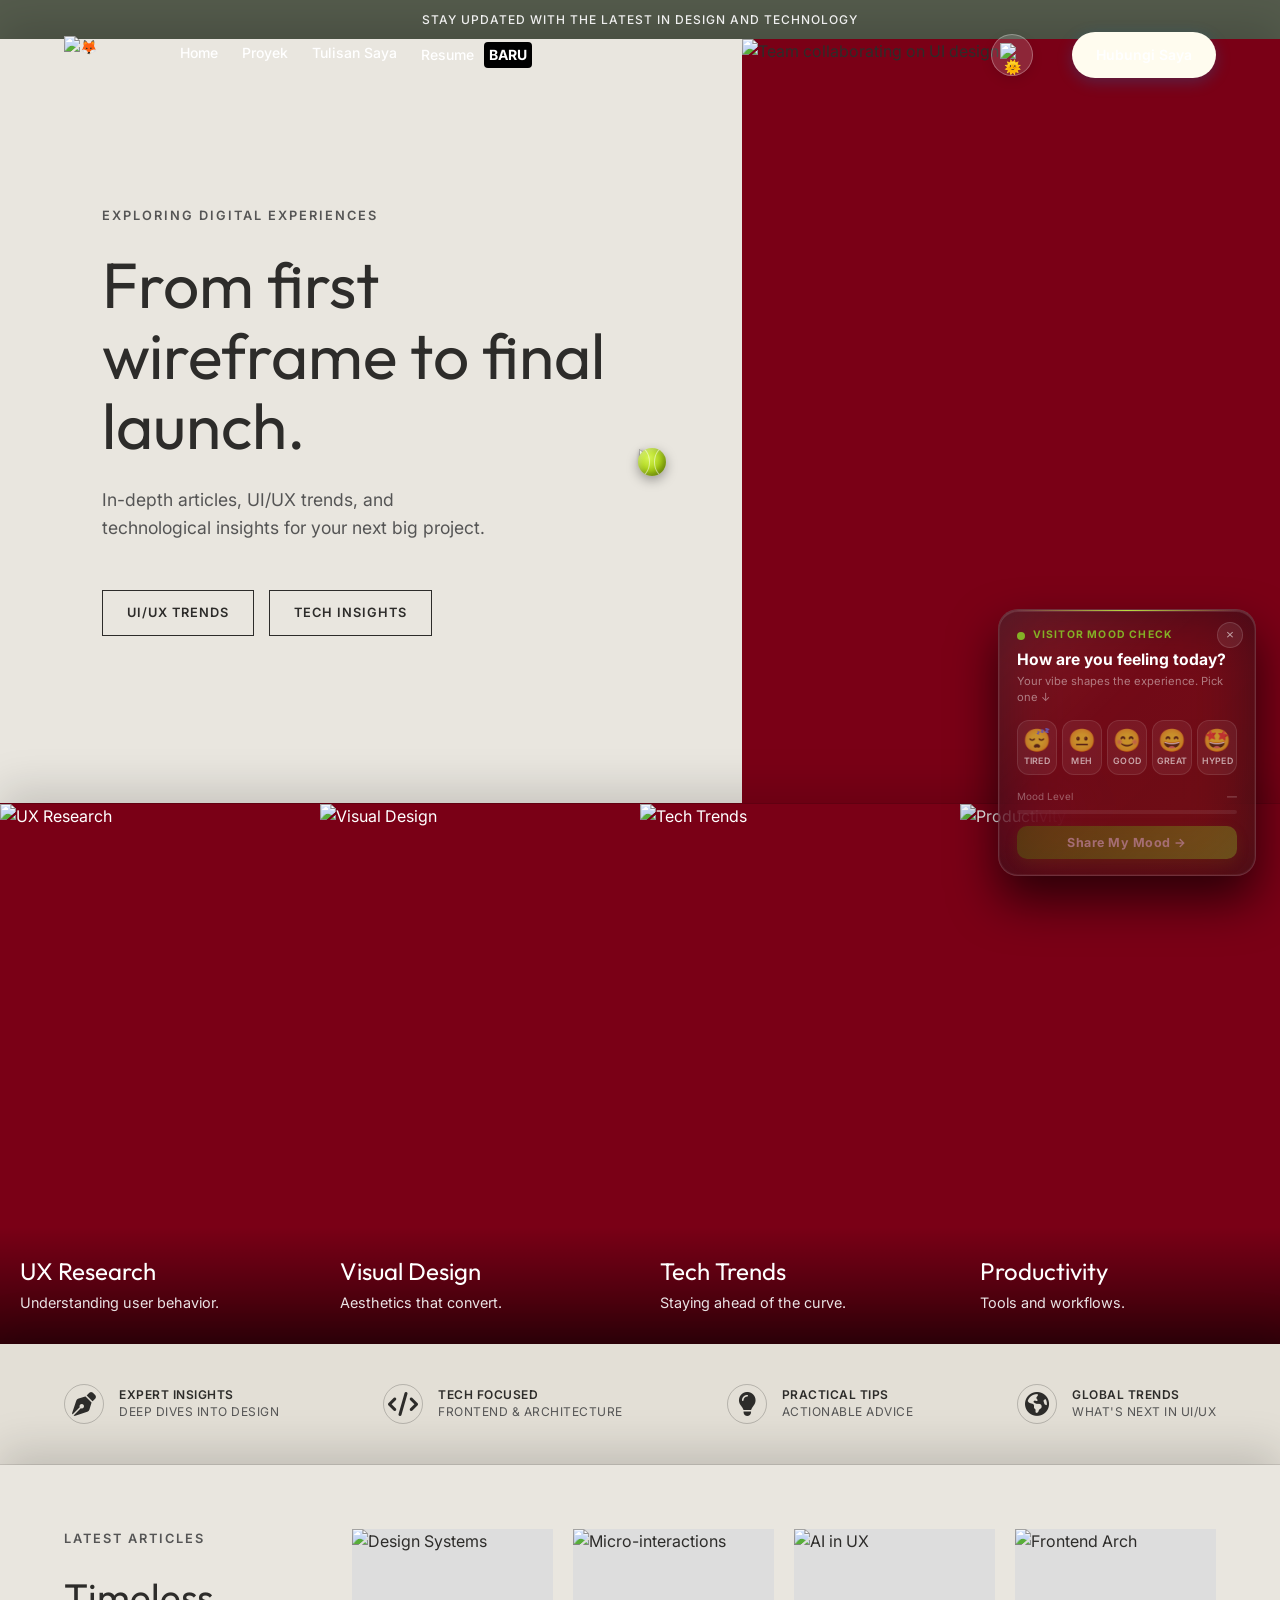
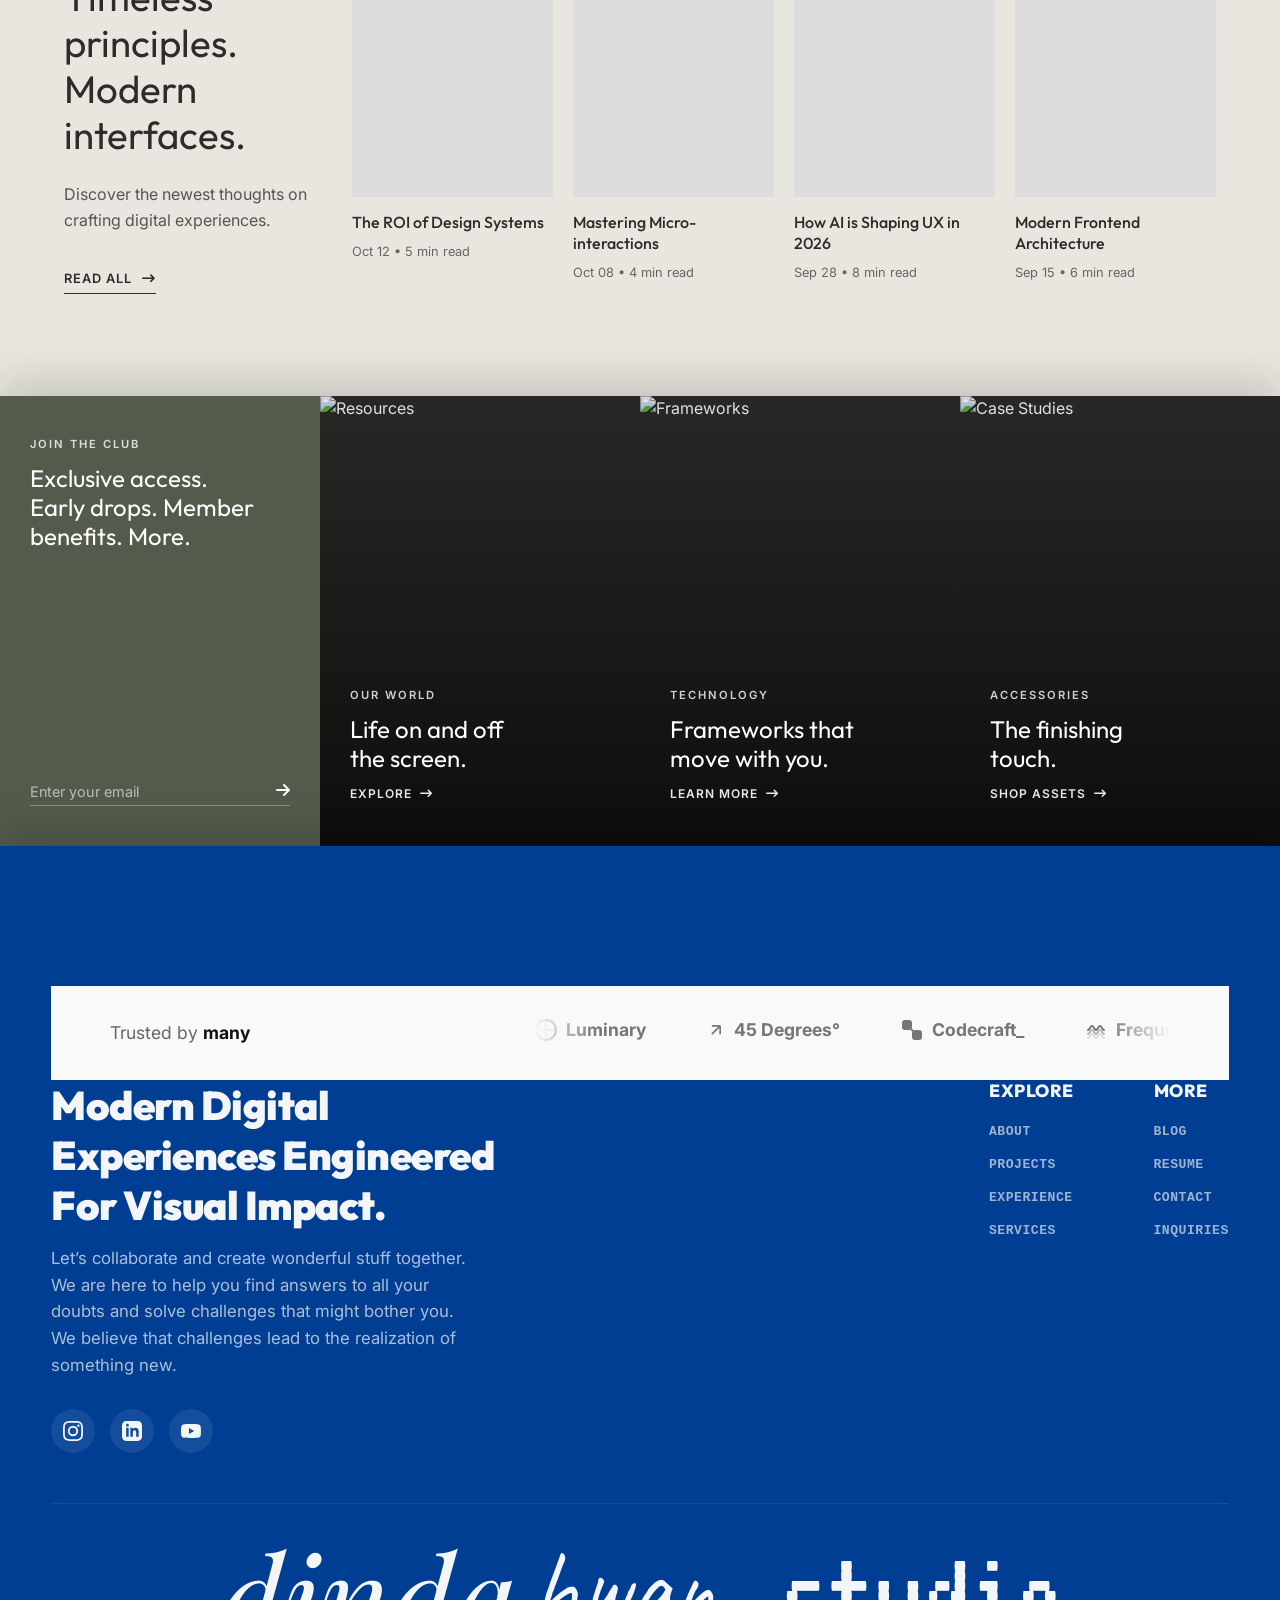
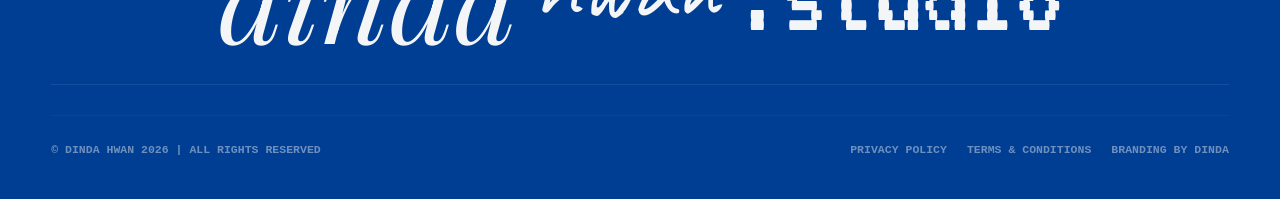
==== commit d7a4cf47: "Bump CSS version" ====
--- a/blog.html
+++ b/blog.html
@@ -8,13 +8,13 @@
     <link href="https://fonts.googleapis.com/css2?family=Inter:wght@300;400;500;600;700&display=swap" rel="stylesheet">
     <link href="https://fonts.googleapis.com/css2?family=Outfit:wght@300;400;500;600;700;800;900&display=swap" rel="stylesheet">
     
-    <link rel="stylesheet" href="css/style.css">
+    <link rel="stylesheet" href="css/style.css?v=14">
     <!-- FontAwesome for icons -->
     <link rel="stylesheet" href="https://cdnjs.cloudflare.com/ajax/libs/font-awesome/6.4.0/css/all.min.css">
 </head>
 <body class="blog-page">
     <!-- Page Loader -->
-    <div class="page-loader">
+    <div class="page-loader" id="page-loader">
         <div class="loader-line"></div>
     </div>
 
@@ -205,30 +205,14 @@
             </a>
         </section>
 
-        <!-- Minimal Footer -->
-        <footer class="blog-minimal-footer">
-            <div class="footer-inner">
-                <div class="footer-left">
-                    <a href="#">ABOUT</a>
-                    <a href="#">JOURNAL</a>
-                    <a href="#">RETURNS</a>
-                    <a href="#">SIZE GUIDE</a>
-                    <a href="#">CONTACT</a>
-                </div>
-                <div class="footer-center">
-                    <span class="logo-text">dinda hwan</span>
-                </div>
-                <div class="footer-right">
-                    <a href="#">INSTAGRAM</a>
-                    <a href="#">TIKTOK</a>
-                    <a href="#">EMAIL SIGN UP</a>
-                </div>
-            </div>
-        </footer>
+        <!-- Global Footer -->
+        <global-footer></global-footer>
     </main>
 
     <!-- Component Scripts -->
-    <script src="js/components.js"></script>
-    <script src="js/script.js"></script>
+    <script src="js/components.js?v=14"></script>
+    <script src="https://unpkg.com/lenis@1.1.13/dist/lenis.min.js"></script>
+    <script src="js/translations.js"></script>
+    <script src="js/main.js"></script>
 </body>
 </html>
--- a/css/style.css
+++ b/css/style.css
@@ -6,6 +6,11 @@
     --accent-color: #FFFCEF; /* Ivory Cream */
     --text-primary: #ffffff; /* White text */
     --text-secondary: rgba(255, 252, 239, 0.8); /* Muted Ivory */
+    
+    /* New Color System Additions */
+    --color-pear: #bfe800;
+    --color-oxford-blue: #002752;
+
     --font-heading: 'Outfit', sans-serif;
     --font-body: 'Inter', sans-serif;
     --border-radius: 20px;
@@ -385,7 +390,7 @@
 }
 
 body:not(.light-theme) .header-wrapper.scrolled .navbar.awwwards-nav {
-    background: rgba(122, 0, 22, 0.4); /* Translucent Rich Burgundy */
+    background: rgba(0, 62, 147, 0.4); /* Translucent Marian Blue */
     backdrop-filter: blur(20px);
     -webkit-backdrop-filter: blur(20px);
     border: 1px solid rgba(255, 252, 239, 0.15); /* Ivory Cream glass border */
@@ -3491,10 +3496,10 @@
 
 /* Modern Social-Themed Footer Styles */
 .modern-footer {
-    background: #ffbaba;
+    background: #003e93;
     border-radius: 0;
     padding: 140px 4% 40px;
-    color: #111111;
+    color: #f3f5f7;
     overflow: hidden;
     position: relative;
     box-sizing: border-box;
@@ -3594,7 +3599,7 @@
     font-weight: 900;
     line-height: 1.25;
     margin-bottom: 15px;
-    color: #ffffff;
+    color: #f3f5f7;
     letter-spacing: -0.5px;
 }
 
@@ -3603,7 +3608,7 @@
     font-size: 1.05rem;
     font-weight: 400;
     line-height: 1.6;
-    color: rgba(255, 255, 255, 0.7);
+    color: rgba(243, 245, 247, 0.7);
     margin-bottom: 30px;
     max-width: 90%;
 }
@@ -3614,8 +3619,8 @@
 }
 
 .footer-social-links a {
-    color: #ffffff;
-    background: rgba(255, 255, 255, 0.08);
+    color: #f3f5f7;
+    background: rgba(243, 245, 247, 0.08);
     width: 44px;
     height: 44px;
     border-radius: 50%;
@@ -3626,7 +3631,8 @@
 }
 
 .footer-social-links a:hover {
-    background: #ff79c6; /* Soft accent pink */
+    background: #f3f5f7;
+    color: #003e93;
     transform: translateY(-3px);
 }
 
@@ -3651,13 +3657,13 @@
     font-size: 1.1rem;
     font-weight: 800;
     text-transform: uppercase;
-    color: #ff79c6; /* Soft accent pink */
+    color: #f3f5f7;
     margin-bottom: 8px;
     letter-spacing: 0.5px;
 }
 
 .footer-link {
-    color: rgba(255, 255, 255, 0.65);
+    color: rgba(243, 245, 247, 0.65);
     text-decoration: none;
     font-size: 0.82rem;
     font-weight: 700;
@@ -3672,8 +3678,8 @@
 }
 
 .footer-wordmark-container {
-    border-top: 1px solid rgba(255,255,255,0.08);
-    border-bottom: 1px solid rgba(255,255,255,0.08);
+    border-top: 1px solid rgba(243, 245, 247, 0.08);
+    border-bottom: 1px solid rgba(243, 245, 247, 0.08);
     padding: 30px 0;
     margin-bottom: 30px;
     display: flex;
@@ -3693,14 +3699,14 @@
     font-style: italic;
     font-size: clamp(3.2rem, 9.5vw, 7.5rem);
     font-weight: 400;
-    color: #ffffff;
+    color: #f3f5f7;
     line-height: 1;
 }
 
 .wm-little {
     font-family: 'Caveat', cursive;
     font-size: clamp(2.6rem, 8.5vw, 6.2rem);
-    color: #ff79c6; /* Soft accent pink */
+    color: #f3f5f7;
     line-height: 1;
     margin: 0 15px;
     transform: translateY(-8px);
@@ -3709,7 +3715,7 @@
 .wm-marketer {
     font-family: 'VT323', monospace;
     font-size: clamp(3.2rem, 9.5vw, 8.2rem);
-    color: #ffffff;
+    color: #f3f5f7;
     line-height: 0.8;
     letter-spacing: -2px;
 }
@@ -3720,9 +3726,9 @@
     align-items: center;
     font-family: 'Courier New', Courier, monospace;
     font-size: 0.72rem;
-    color: rgba(255, 255, 255, 0.45);
+    color: rgba(243, 245, 247, 0.45);
     font-weight: 700;
-    border-top: 1px solid rgba(255,255,255,0.04);
+    border-top: 1px solid rgba(243, 245, 247, 0.04);
     padding-top: 25px;
 }
 
@@ -3732,7 +3738,7 @@
 }
 
 .footer-bottom-sublinks a {
-    color: rgba(255, 255, 255, 0.45);
+    color: rgba(243, 245, 247, 0.45);
     text-decoration: none;
     transition: color 0.2s ease;
 }
@@ -3742,9 +3748,9 @@
 }
 
 .cookie-pref-btn {
-    background: #ffffff;
+    background: #f3f5f7;
     border: none;
-    color: #111111;
+    color: #003e93;
     padding: 6px 14px;
     font-size: 0.68rem;
     font-family: 'Courier New', Courier, monospace;
@@ -3758,52 +3764,7 @@
 }
 
 .cookie-pref-btn:hover {
-    background: #e6e6e6;
-}
-
-/* Light Theme overrides for Footer to keep it beautiful */
-body.light-theme .modern-footer {
-    background: #ffbaba;
-}
-
-/* Override text colors for pink footer */
-.modern-footer .footer-headline,
-.modern-footer .footer-col h3,
-.modern-footer .footer-col ul li a,
-.modern-footer .footer-social-links a,
-.modern-footer .footer-bottom-text,
-.modern-footer .footer-bottom-sublinks a {
-    color: #111111 !important;
-}
-
-.modern-footer .footer-subtitle {
-    color: rgba(0, 0, 0, 0.7) !important;
-}
-
-.modern-footer .footer-social-links a {
-    background: rgba(0, 0, 0, 0.08);
-}
-
-.modern-footer .footer-social-links a:hover {
-    background: #111111;
-    color: #ffbaba !important;
-}
-
-.modern-footer .cookie-pref-btn {
-    background: #111111;
-    color: #ffbaba;
-}
-
-.modern-footer .cookie-pref-btn:hover {
-    background: #333333;
-}
-
-.modern-footer .footer-bottom-bar {
-    border-top: 1px solid rgba(0, 0, 0, 0.1);
-}
-
-.modern-footer .feed-tag {
-    color: #ffffff !important; /* Keep feed tags white for contrast */
+    background: #ffffff;
 }
 
 /* Mobile Responsive */
@@ -4573,7 +4534,7 @@
 
 /* Default Dark Theme styles */
 .sports-bento-section {
-    color: #ffffff;
+    color: #f3f5f7;
 }
 
 /* Light Theme styles */
@@ -4594,12 +4555,14 @@
     display: flex;
     flex-direction: column;
     justify-content: space-between;
-    padding-right: 40px;
+    padding: 40px;
+    background: var(--color-oxford-blue);
+    color: #f3f5f7;
+    border-radius: 24px;
 }
 
 .sbs-typo-container {
     position: relative;
-    padding: 40px 0;
 }
 
 .sbs-huge-text {
@@ -5569,6 +5532,10 @@
     margin: 0;
     padding: 0;
     overflow-x: hidden;
+}
+
+.blog-page h1, .blog-page h2, .blog-page h3, .blog-page h4, .blog-page h5, .blog-page h6 {
+    font-family: 'Outfit', sans-serif;
 }
 
 /* Announcement Bar */
